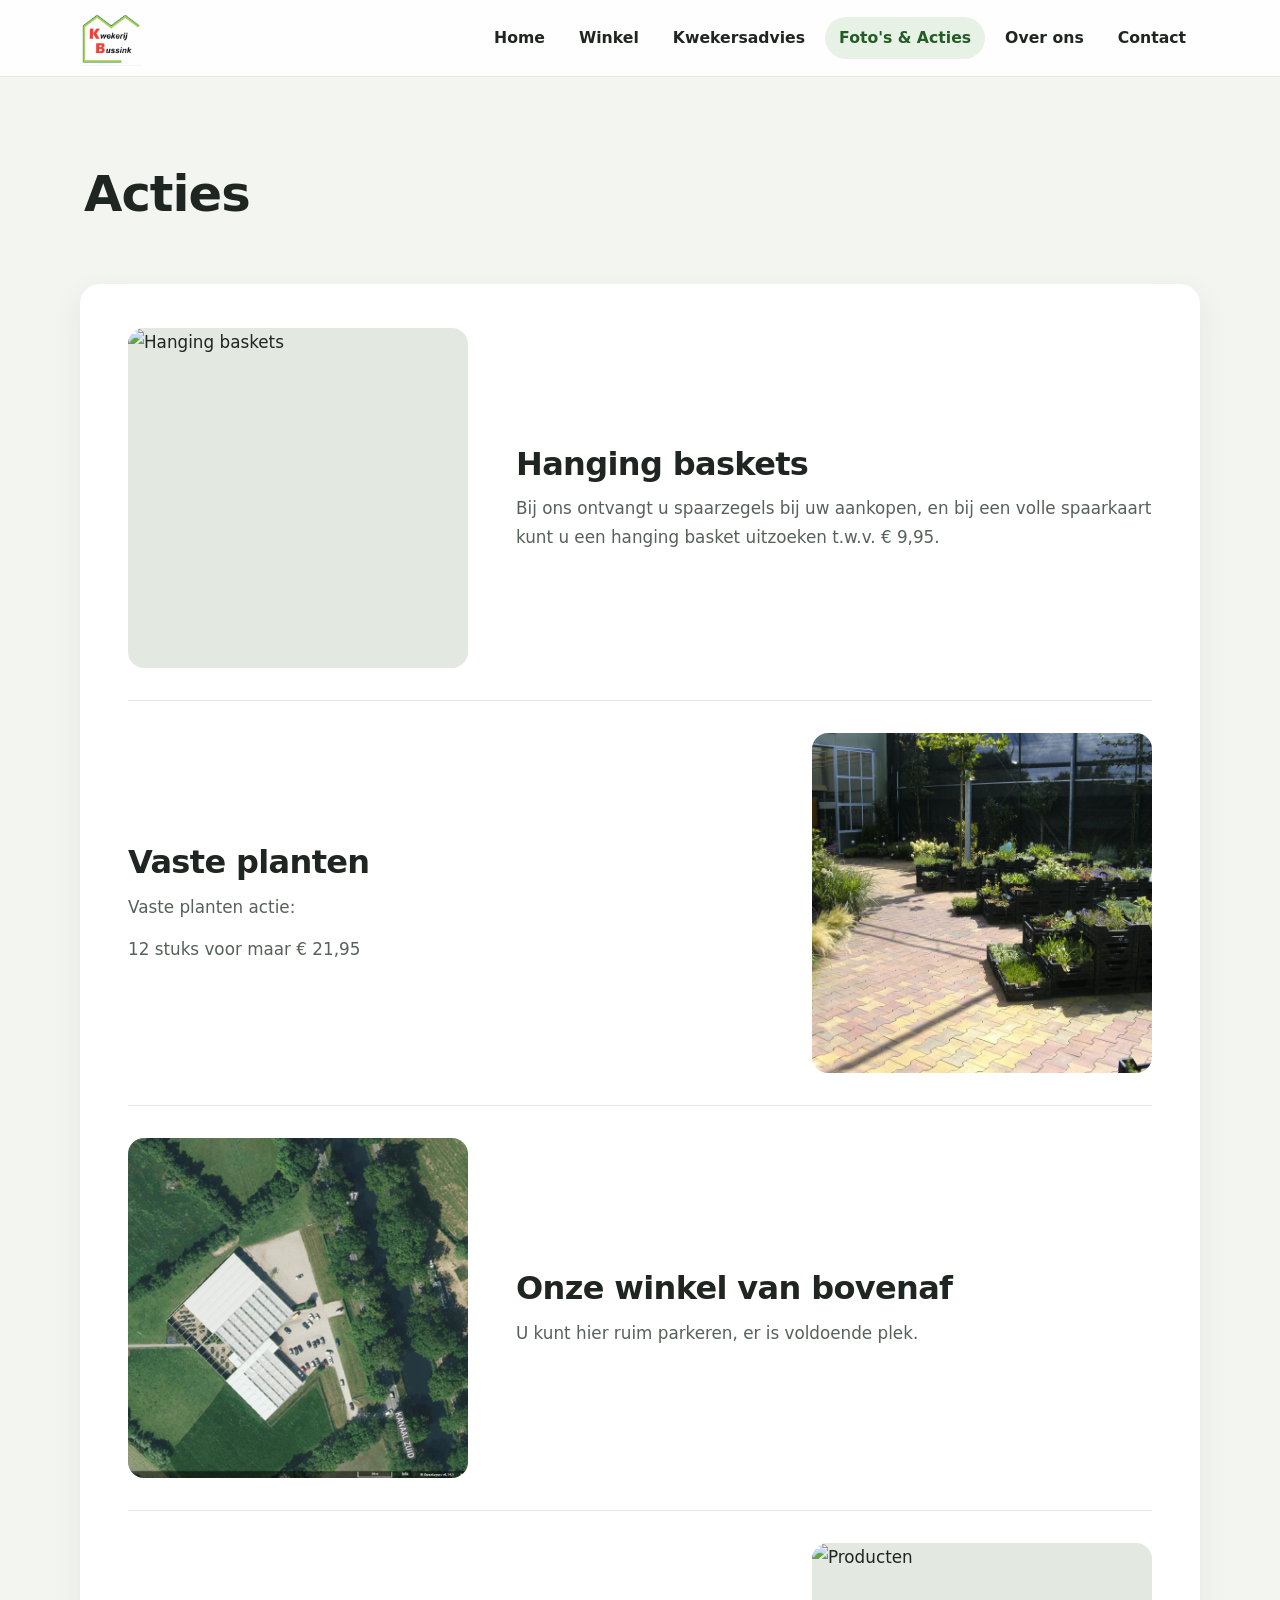
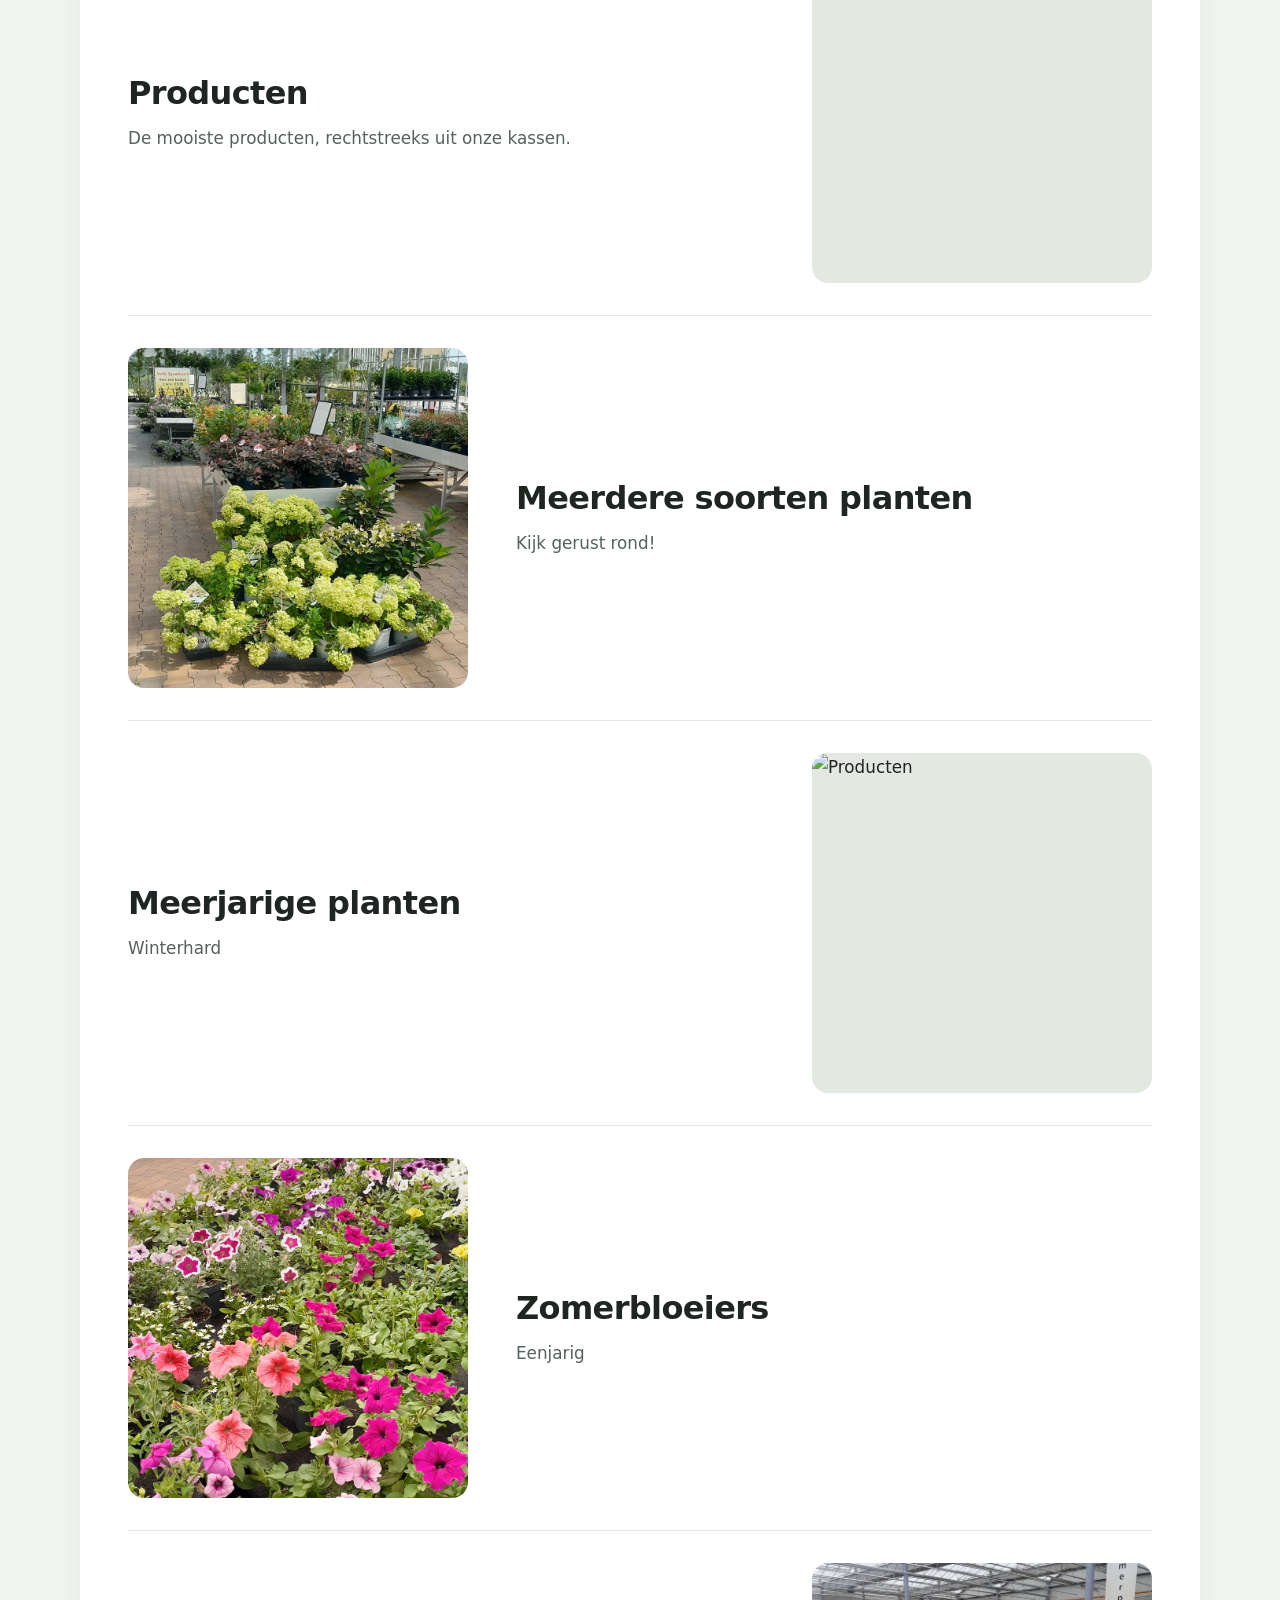
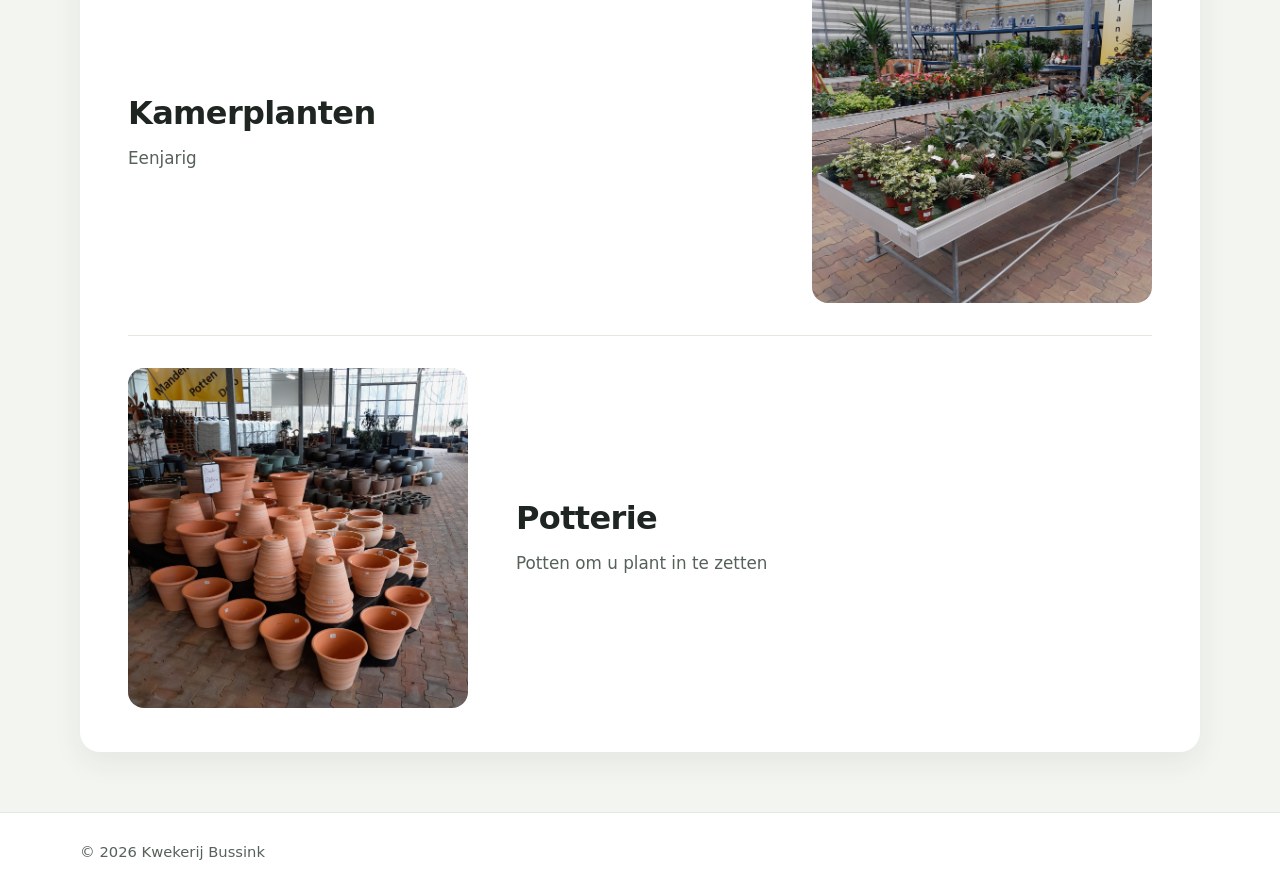
==== acties.html @ 766deff2 "Update acties.html" ====
<!DOCTYPE html>
<html lang="nl">

<head>
    <meta charset="UTF-8">
    <meta name="viewport" content="width=device-width, initial-scale=1.0">
    <title>Foto's & Acties – Kwekerij Bussink</title>
    <meta name="description" content="Actuele acties en spaaracties van Kwekerij Bussink.">
    <link rel="icon" href="images/favicon.ico">
    <link rel="stylesheet" href="css/normalize.css">
    <link rel="stylesheet" href="css/style.css">
</head>

<body>

    <!-- MENU: staat op elke pagina; pas je hier iets aan, doe het dan op alle pagina's -->
    <header class="site-header">
        <div class="container nav-wrap">
            <a href="index.html" class="logo"><img src="images/logokb.png" alt="Kwekerij Bussink"></a>
            <button class="nav-toggle" type="button" aria-label="Menu openen"
                aria-expanded="false"><span></span></button>
            <nav class="site-nav" aria-label="Hoofdmenu">
                <ul>
                    <li><a href="index.html">Home</a></li>
                    <li><a href="winkel.html">Winkel</a></li>
                    <li><a href="kwekersadvies.html">Kwekersadvies</a></li>
                    <li><a href="acties.html" aria-current="page">Foto's & Acties</a></li>
                    <li><a href="overons.html">Over ons</a></li>
                    <li><a href="contact.html">Contact</a></li>
                </ul>
            </nav>
        </div>
    </header>

    <main>
        <div class="container">

            <div class="page-head">
                <h1 data-key="acties.titel" data-label="Paginatitel">Acties</h1>
            </div>

            <section class="card rijen" data-section="Acties">
                <div data-list="acties.items" data-label="Acties" data-item-label="Actie">
                    <article class="rij" data-item>
                        <div class="rij-foto"><img data-field="foto" data-label="Foto" src="images/20260417_101448.jpg"
                                alt="Hanging baskets" loading="lazy"></div>
                        <div>
                            <h2 data-field="titel" data-label="Titel">Hanging baskets</h2>
                            <div data-field="tekst" data-label="Tekst (lege regel = nieuwe alinea)"
                                data-type="paragraphs">
                                <p>Bij ons ontvangt u spaarzegels bij uw aankopen, en bij een volle spaarkaart kunt u een hanging basket uitzoeken t.w.v. € 9,95.</p>
                            </div>
                        </div>
                    </article>
                    <article class="rij" data-item>
                        <div class="rij-foto"><img data-field="foto" data-label="Foto" src="images/45.JPG"
                                alt="Onze winkel van bovenaf" loading="lazy"></div>
                        <div>
                            <h2 data-field="titel" data-label="Titel">Vaste planten</h2>
                            <div data-field="tekst" data-label="Tekst (lege regel = nieuwe alinea)"
                                data-type="paragraphs">
                                <p>Vaste planten actie:</p>
                                <p>12 stuks voor maar € 21,95</p>
                            </div>
                        </div>
                    </article>
                    <article class="rij" data-item>
                        <div class="rij-foto"><img data-field="foto" data-label="Foto" src="images/14.png"
                                alt="Vaste planten" loading="lazy"></div>
                        <div>
                            <h2 data-field="titel" data-label="Titel">Onze winkel van bovenaf</h2>
                            <div data-field="tekst" data-label="Tekst (lege regel = nieuwe alinea)"
                                data-type="paragraphs">
                                <p>U kunt hier ruim parkeren, er is voldoende plek.</p>
                            </div>
                        </div>
                    </article>
                    <article class="rij" data-item>
                        <div class="rij-foto"><img data-field="foto" data-label="Foto" src="images/49.jpg"
                                alt="Producten" loading="lazy"></div>
                        <div>
                            <h2 data-field="titel" data-label="Titel">Producten</h2>
                            <div data-field="tekst" data-label="Tekst (lege regel = nieuwe alinea)"
                                data-type="paragraphs">
                                <p>De mooiste producten, rechtstreeks uit onze kassen.</p>
                            </div>
                        </div>
                    </article>
                    <article class="rij" data-item>
                        <div class="rij-foto"><img data-field="foto" data-label="Foto" src="images/52.jpg"
                                alt="Producten" loading="lazy"></div>
                        <div>
                            <h2 data-field="titel" data-label="Titel">Meerdere soorten planten</h2>
                            <div data-field="tekst" data-label="Tekst (lege regel = nieuwe alinea)"
                                data-type="paragraphs">
                                <p>Kijk gerust rond!</p>
                            </div>
                        </div>
                    </article>
                    <article class="rij" data-item>
                        <div class="rij-foto"><img data-field="foto" data-label="Foto" src="images/20260816_131821.jpg"
                                alt="Producten" loading="lazy"></div>
                        <div>
                            <h2 data-field="titel" data-label="Titel">Meerjarige planten</h2>
                            <div data-field="tekst" data-label="Tekst (lege regel = nieuwe alinea)"
                                data-type="paragraphs">
                                <p>Winterhard</p>
                            </div>
                        </div>
                    </article>
                    <article class="rij" data-item>
                        <div class="rij-foto"><img data-field="foto" data-label="Foto" src="images/20260730_125837.jpg"
                                alt="Producten" loading="lazy"></div>
                        <div>
                            <h2 data-field="titel" data-label="Titel">Zomerbloeiers</h2>
                            <div data-field="tekst" data-label="Tekst (lege regel = nieuwe alinea)"
                                data-type="paragraphs">
                                <p>Eenjarig</p>
                            </div>
                        </div>
                    </article>
                       <article class="rij" data-item>
                        <div class="rij-foto"><img data-field="foto" data-label="Foto" src="images/60.jpg"
                                alt="Producten" loading="lazy"></div>
                        <div>
                            <h2 data-field="titel" data-label="Titel">Kamerplanten</h2>
                            <div data-field="tekst" data-label="Tekst (lege regel = nieuwe alinea)"
                                data-type="paragraphs">
                                <p>Eenjarig</p>
                            </div>
                        </div>
                    </article>
                    </article>
                       <article class="rij" data-item>
                        <div class="rij-foto"><img data-field="foto" data-label="Foto" src="images/61.jpg"
                                alt="Producten" loading="lazy"></div>
                        <div>
                            <h2 data-field="titel" data-label="Titel">Potterie</h2>
                            <div data-field="tekst" data-label="Tekst (lege regel = nieuwe alinea)"
                                data-type="paragraphs">
                                <p>Potten om u plant in te zetten</p>
                            </div>
                        </div>
                    </article>
                </div>
            </section>
        </div>
    </main>

    <footer class="site-footer">
        <div class="container footer-content">
            <p>© <span data-year>2026</span> Kwekerij Bussink</p>
        </div>
    </footer>

    <script src="site.js"></script>
</body>

</html>
---- css/style.css ----
/* 1. INSTELLINGEN
   -------------------------------------------------------------------------- */
:root {
    /* Kleuren (groen komt uit het logo) */
    --groen:          #2f7a32;   /* knoppen, actieve menulink, accenten */
    --groen-donker:   #235c26;   /* knop bij hover */
    --groen-licht:    #e8f1e5;   /* zachte vlakken, icoon-achtergrond */
    --tekst:          #1f2622;   /* koppen en gewone tekst */
    --tekst-zacht:    #56615a;   /* ondertitels, bijtekst */
    --achtergrond:    #f3f5f1;   /* pagina-achtergrond */
    --kaart:          #ffffff;   /* witte vlakken */
    --lijn:           #e3e8e1;   /* dunne scheidingslijntjes */

    /* Vorm */
    --radius:         20px;
    --radius-klein:   12px;
    --schaduw:        0 10px 30px rgba(31, 38, 34, .07);

    /* Lettertype (geen externe download nodig) */
    --font: "Inter", "Segoe UI", system-ui, -apple-system, Roboto, "Helvetica Neue", Arial, sans-serif;

    /* Maten */
    --breedte:        1120px;    /* maximale breedte van de inhoud */
    --ruimte:         28px;      /* afstand tussen blokken */
}


/* 2. BASIS
   -------------------------------------------------------------------------- */
*, *::before, *::after { box-sizing: border-box; margin: 0; padding: 0; }

html { scroll-behavior: smooth; }

body {
    min-height: 100vh;
    display: flex;
    flex-direction: column;
    font-family: var(--font);
    font-size: 1.05rem;
    line-height: 1.7;
    color: var(--tekst);
    background: var(--achtergrond);
    animation: verschijn .35s ease-out;
}

@keyframes verschijn { from { opacity: 0; } to { opacity: 1; } }

img { display: block; max-width: 100%; }

a { color: var(--groen); }
a:hover { color: var(--groen-donker); }

:focus-visible {
    outline: 3px solid var(--groen);
    outline-offset: 3px;
    border-radius: 6px;
}

h1, h2, h3 {
    line-height: 1.15;
    letter-spacing: -0.02em;
    font-weight: 650;
}

h1 { font-size: clamp(2.1rem, 4.6vw, 3.1rem); }
h2 { font-size: clamp(1.5rem, 3vw, 2rem); }
h3 { font-size: 1.2rem; }

.container {
    width: min(92%, var(--breedte));
    margin-inline: auto;
}

main { flex: 1; padding: var(--ruimte) 0 60px; }
main > .container { display: grid; gap: var(--ruimte); }

.sr-only {
    position: absolute; width: 1px; height: 1px; overflow: hidden;
    clip: rect(0 0 0 0); white-space: nowrap;
}


/* 3. KOP EN MENU
   -------------------------------------------------------------------------- */
.site-header {
    position: sticky;
    top: 0;
    z-index: 100;
    /*background: rgba(255, 255, 255, .94);*/
    background: rgba(255, 255, 255, 0.90);
    
    backdrop-filter: blur(8px);
    -webkit-backdrop-filter: blur(8px);
    border-bottom: 1px solid var(--lijn);
}

.nav-wrap {
    display: flex;
    align-items: center;
    justify-content: space-between;
    min-height: 76px;
}

.logo img { height: 56px; width: auto; }

.site-nav ul {
    display: flex;
    gap: 6px;
    list-style: none;
}

.site-nav a {
    display: block;
    padding: 8px 14px;
    border-radius: 999px;
    color: var(--tekst);
    font-weight: 550;
    font-size: .98rem;
    text-decoration: none;
    transition: background .2s, color .2s;
}

.site-nav a:hover { background: var(--groen-licht); color: var(--groen-donker); }
.site-nav a[aria-current="page"] { background: var(--groen-licht); color: var(--groen-donker); }

.nav-toggle {
    display: none;
    width: 44px; height: 44px;
    border: 1px solid var(--lijn);
    border-radius: var(--radius-klein);
    background: var(--kaart);
    cursor: pointer;
}

.nav-toggle span,
.nav-toggle span::before,
.nav-toggle span::after {
    display: block;
    width: 20px; height: 2px;
    margin: auto;
    background: var(--tekst);
    border-radius: 2px;
}
.nav-toggle span { position: relative; }
.nav-toggle span::before, .nav-toggle span::after { content: ""; position: absolute; left: 0; }
.nav-toggle span::before { top: -6px; }
.nav-toggle span::after  { top: 6px; }


/* 4. BLOKKEN (witte kaarten)
   -------------------------------------------------------------------------- */
.card {
    background: var(--kaart);
    border-radius: var(--radius);
    box-shadow: var(--schaduw);
    padding: clamp(24px, 4vw, 48px);
}

.page-head { padding: 28px 4px 0; }
.page-head p { margin-top: 10px; color: var(--tekst-zacht); max-width: 60ch; }

.prose p { max-width: 68ch; }
.prose p + p { margin-top: 1.1em; }
.prose p, .prose li { white-space: pre-line; }
.prose h2 { margin-bottom: 18px; }
.prose a { font-weight: 550; }

/* knoppen */
.actions { display: flex; flex-wrap: wrap; gap: 12px; margin-top: 28px; }

.btn {
    display: inline-block;
    padding: 12px 22px;
    border: 1.5px solid var(--groen);
    border-radius: 999px;
    background: var(--groen);
    color: #fff;
    font: inherit;
    font-weight: 600;
    text-decoration: none;
    cursor: pointer;
    transition: background .2s, border-color .2s;
}
.btn:hover { background: var(--groen-donker); border-color: var(--groen-donker); color: #fff; }
.btn-ghost { background: transparent; color: var(--groen-donker); }
.btn-ghost:hover { background: var(--groen-licht); color: var(--groen-donker); }


/* 5. HOME
   -------------------------------------------------------------------------- */
.hero {
    display: grid;
    grid-template-columns: 1.1fr 1fr;
    gap: clamp(24px, 5vw, 56px);
    align-items: center;
}

.hero h1 { margin-bottom: 18px; }
.hero p  { color: var(--tekst-zacht); font-size: 1.15rem; max-width: 46ch; }

.hero-photo { border-radius: 16px; overflow: hidden; aspect-ratio: 4 / 3; background: var(--lijn); }
.hero-photo img { width: 100%; height: 100%; object-fit: cover; }

.features { display: grid; grid-template-columns: repeat(3, 1fr); gap: 32px; text-align: center; }
.feature svg {
    width: 56px; height: 56px; padding: 14px;
    margin: 0 auto 16px;
    border-radius: 50%;
    background: var(--groen-licht);
    color: var(--groen-donker);
    fill: none; stroke: currentColor; stroke-width: 1.7;
    stroke-linecap: round; stroke-linejoin: round;
}
.feature h2 { font-size: 1.2rem; margin-bottom: 8px; }
.feature p  { color: var(--tekst-zacht); font-size: .98rem; line-height: 1.6; }

.split {
    display: grid;
    grid-template-columns: 1.15fr 1fr;
    gap: clamp(24px, 5vw, 56px);
    align-items: center;
}
.collage { display: grid; grid-template-columns: 1fr 1fr; gap: 14px; }
.collage img { width: 100%; aspect-ratio: 3 / 4; object-fit: cover; border-radius: 14px; background: var(--lijn); }
.collage img:last-child { margin-top: 36px; }


/* 6. RIJEN MET FOTO + TEKST (acties, kwekersadvies)
   -------------------------------------------------------------------------- */
.rijen { padding-block: 12px; }

.rij {
    display: grid;
    grid-template-columns: 340px 1fr;
    gap: clamp(20px, 4vw, 48px);
    align-items: center;
    padding: 32px 0;
}
.rij + .rij { border-top: 1px solid var(--lijn); }
.rij:nth-child(even) { grid-template-columns: 1fr 340px; }
.rij:nth-child(even) .rij-foto { order: 2; }

.rij-foto { border-radius: 16px; overflow: hidden; aspect-ratio: 1; background: var(--lijn); }
.rij-foto img { width: 100%; height: 100%; object-fit: cover; }

.rij h2 { margin-bottom: 12px; }
.rij p { color: var(--tekst-zacht); max-width: 60ch; white-space: pre-line; }
.rij p + p { margin-top: .8em; }


/* 7. WINKEL
   -------------------------------------------------------------------------- */
.banner { border-radius: var(--radius); overflow: hidden; height: clamp(220px, 34vw, 380px); background: var(--lijn); box-shadow: var(--schaduw); }
.banner img { width: 100%; height: 100%; object-fit: cover; }

.checklist {
    list-style: none;
    columns: 2;
    column-gap: 40px;
    margin: 20px 0 28px;
}
.checklist li {
    position: relative;
    padding: 6px 0 6px 32px;
    break-inside: avoid;
}
.checklist li::before {
    content: "";
    position: absolute;
    left: 4px; top: 13px;
    width: 12px; height: 7px;
    border-left: 2.5px solid var(--groen);
    border-bottom: 2.5px solid var(--groen);
    transform: rotate(-45deg);
}

/* schuifbalk met foto's */
.slider { position: relative; border-radius: var(--radius); overflow: hidden; box-shadow: var(--schaduw); background: #222; }

.slider-track {
    display: flex;
    overflow-x: auto;
    scroll-snap-type: x mandatory;
    scroll-behavior: smooth;
    scrollbar-width: none;
}
.slider-track::-webkit-scrollbar { display: none; }

.slide { position: relative; flex: 0 0 33.333%; height: 340px; scroll-snap-align: start; }
.slide img { width: 100%; height: 100%; object-fit: cover; }

.slider-arrow {
    position: absolute; top: 50%; z-index: 5;
    width: 46px; height: 46px;
    transform: translateY(-50%);
    border: 0; border-radius: 50%;
    background: rgba(255, 255, 255, .92);
    color: var(--tekst);
    font-size: 1.6rem; line-height: 1;
    cursor: pointer;
    box-shadow: 0 4px 14px rgba(0, 0, 0, .2);
}
.slider-arrow:hover { background: #fff; }
.slider-arrow.left  { left: 14px; }
.slider-arrow.right { right: 14px; }

/* bijschrift onderop foto (staat altijd zichtbaar, ook op telefoon) */
.caption {
    position: absolute; inset: auto 0 0 0;
    padding: 56px 22px 20px;
    color: #fff;
    background: linear-gradient(to top, rgba(0, 0, 0, .68), rgba(0, 0, 0, 0));
}
.caption h3 { font-size: 1.15rem; }
.caption p  { font-size: .92rem; line-height: 1.45; opacity: .92; }


/* 8. GALERIJ (kwekersadvies)
   -------------------------------------------------------------------------- */
.galerij-kop { text-align: center; margin-inline: auto; }
.galerij-kop p { margin: 10px auto 0; color: var(--tekst-zacht); max-width: 60ch; }

.galerij { display: grid; grid-template-columns: repeat(3, 1fr); gap: 14px; margin-top: 32px; }
.galerij-item { position: relative; aspect-ratio: 4 / 3; border-radius: 14px; overflow: hidden; background: var(--lijn); }
.galerij-item img { width: 100%; height: 100%; object-fit: cover; }
.galerij-item .caption p { white-space: pre-line; }


/* 9. CONTACT
   -------------------------------------------------------------------------- */
.contact-grid { display: grid; grid-template-columns: 1.2fr 1fr; gap: var(--ruimte); align-items: start; }

.uren { list-style: none; }
.uren li { padding: 9px 0; border-bottom: 1px solid var(--lijn); }
.uren li:last-child { border-bottom: 0; }

.kaart-embed {
    margin-top: 20px;
    aspect-ratio: 16 / 9;
    border-radius: 16px;
    overflow: hidden;
    background: var(--lijn);
}
.kaart-embed iframe { width: 100%; height: 100%; border: 0; }

.contact-form { display: grid; gap: 8px; max-width: 640px; margin-top: 20px; }
.contact-form label { font-weight: 600; margin-top: 8px; }
.contact-form input,
.contact-form textarea {
    width: 100%;
    padding: 13px 15px;
    border: 1.5px solid var(--lijn);
    border-radius: var(--radius-klein);
    background: #fbfcfb;
    font: inherit;
    color: var(--tekst);
}
.contact-form input:focus,
.contact-form textarea:focus { outline: none; border-color: var(--groen); box-shadow: 0 0 0 3px rgba(47, 122, 50, .18); }
.contact-form .btn { justify-self: start; margin-top: 14px; }
.honeypot { position: absolute; left: -9999px; }

.form-message {
    padding: 14px 18px;
    margin-top: 16px;
    border-radius: var(--radius-klein);
    background: var(--groen-licht);
    color: var(--groen-donker);
    font-weight: 600;
}


/* 10. VOET
   -------------------------------------------------------------------------- */
.site-footer {
    background: var(--kaart);
    border-top: 1px solid var(--lijn);
    padding: 26px 0;
    font-size: .92rem;
    color: var(--tekst-zacht);
}
.footer-content { display: flex; justify-content: space-between; gap: 12px; flex-wrap: wrap; }
.site-footer a { color: var(--tekst-zacht); }


/* 11. MOBIEL
   -------------------------------------------------------------------------- */
@media (max-width: 900px) {
    .hero, .split, .contact-grid { grid-template-columns: 1fr; }
    .hero-photo { order: -1; }
    .features { grid-template-columns: 1fr; gap: 28px; }
    .rij, .rij:nth-child(even) { grid-template-columns: 1fr; }
    .rij:nth-child(even) .rij-foto { order: 0; }
    .rij-foto { aspect-ratio: 16 / 10; }
    .galerij { grid-template-columns: repeat(2, 1fr); }
    .slide { flex-basis: 50%; }

    /* menu klapt open met de knop */
    .nav-toggle { display: block; }
    .site-nav {
        display: none;
        position: absolute;
        top: 100%; left: 0; right: 0;
        background: var(--kaart);
        border-bottom: 1px solid var(--lijn);
        padding: 8px 4%;
        box-shadow: var(--schaduw);
    }
    .site-header.is-open .site-nav { display: block; }
    .site-nav ul { flex-direction: column; gap: 2px; }
    .site-nav a { padding: 12px 14px; border-radius: var(--radius-klein); }
}

@media (max-width: 560px) {
    .checklist { columns: 1; }
    .galerij { grid-template-columns: 1fr; }
    .slide { flex-basis: 100%; height: 300px; }
    .collage img:last-child { margin-top: 20px; }
}

@media (prefers-reduced-motion: reduce) {
    html { scroll-behavior: auto; }
    body { animation: none; }
    .slider-track { scroll-behavior: auto; }
}
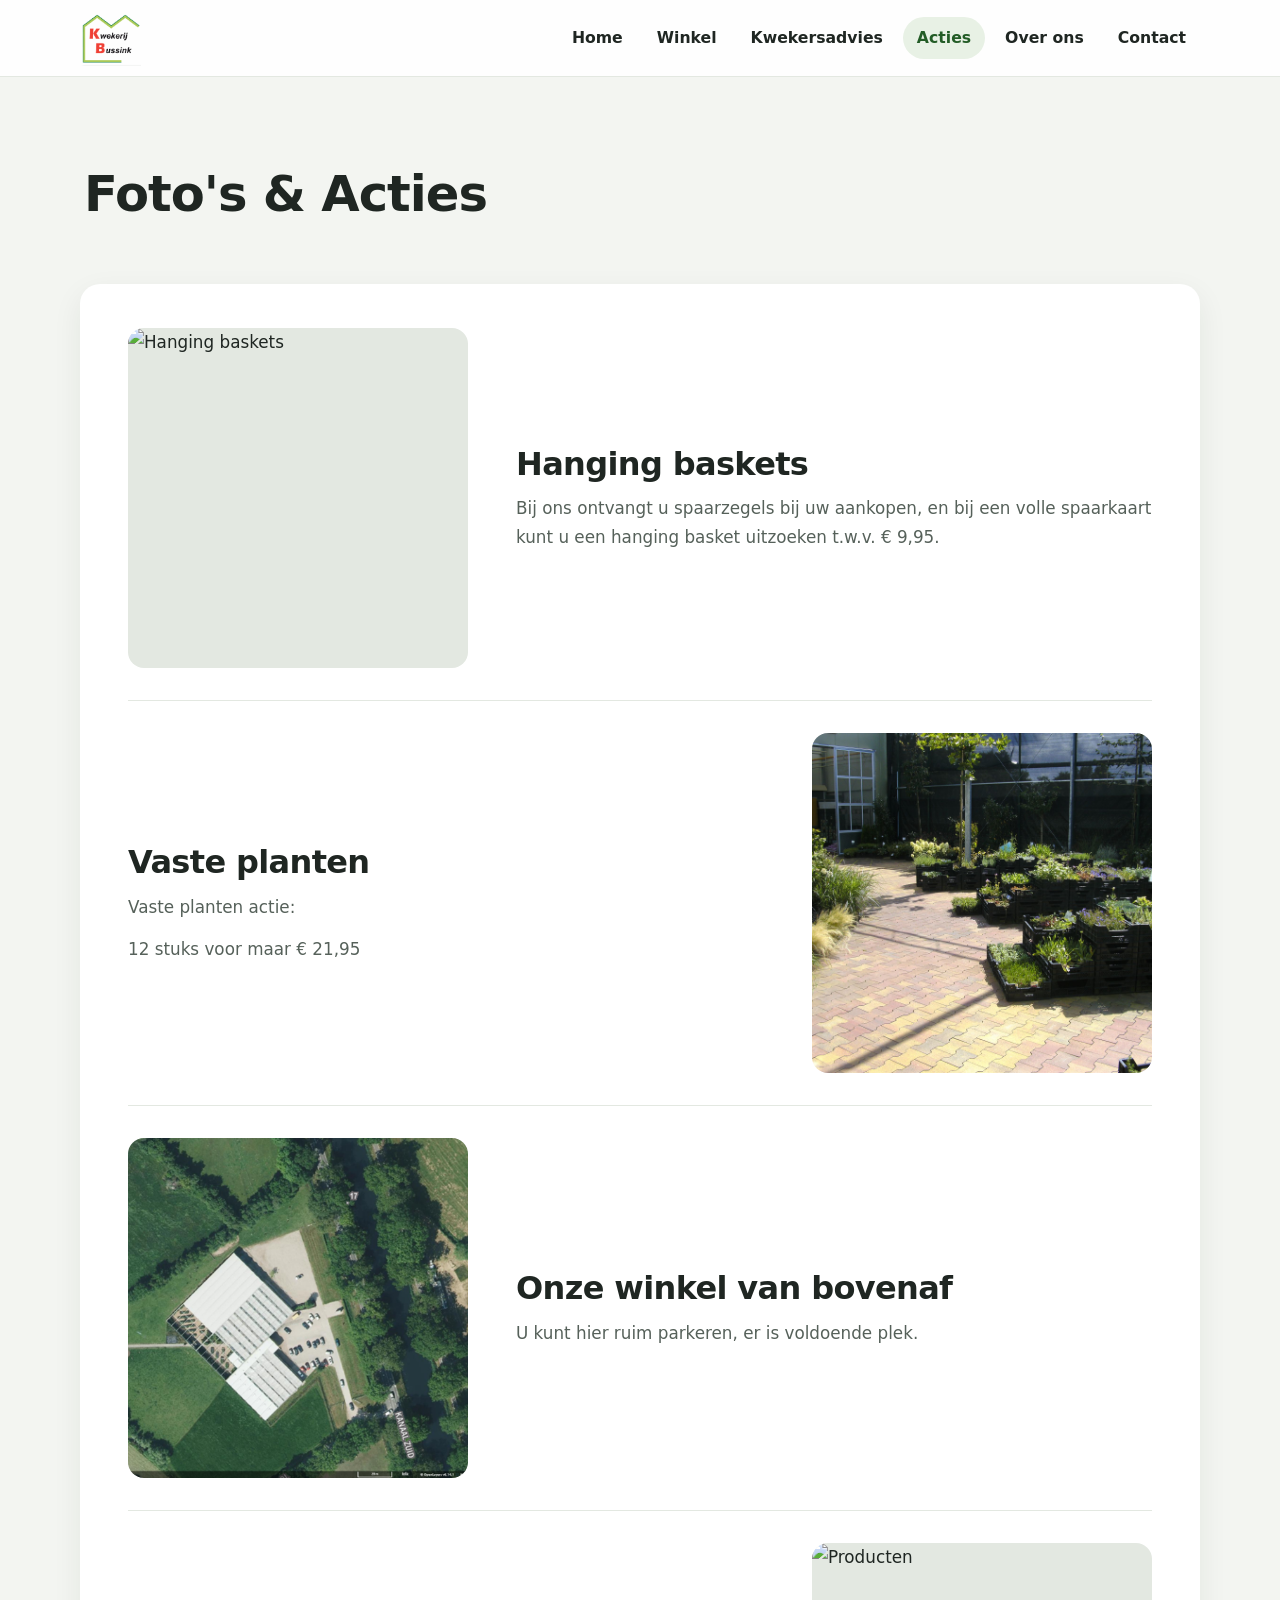
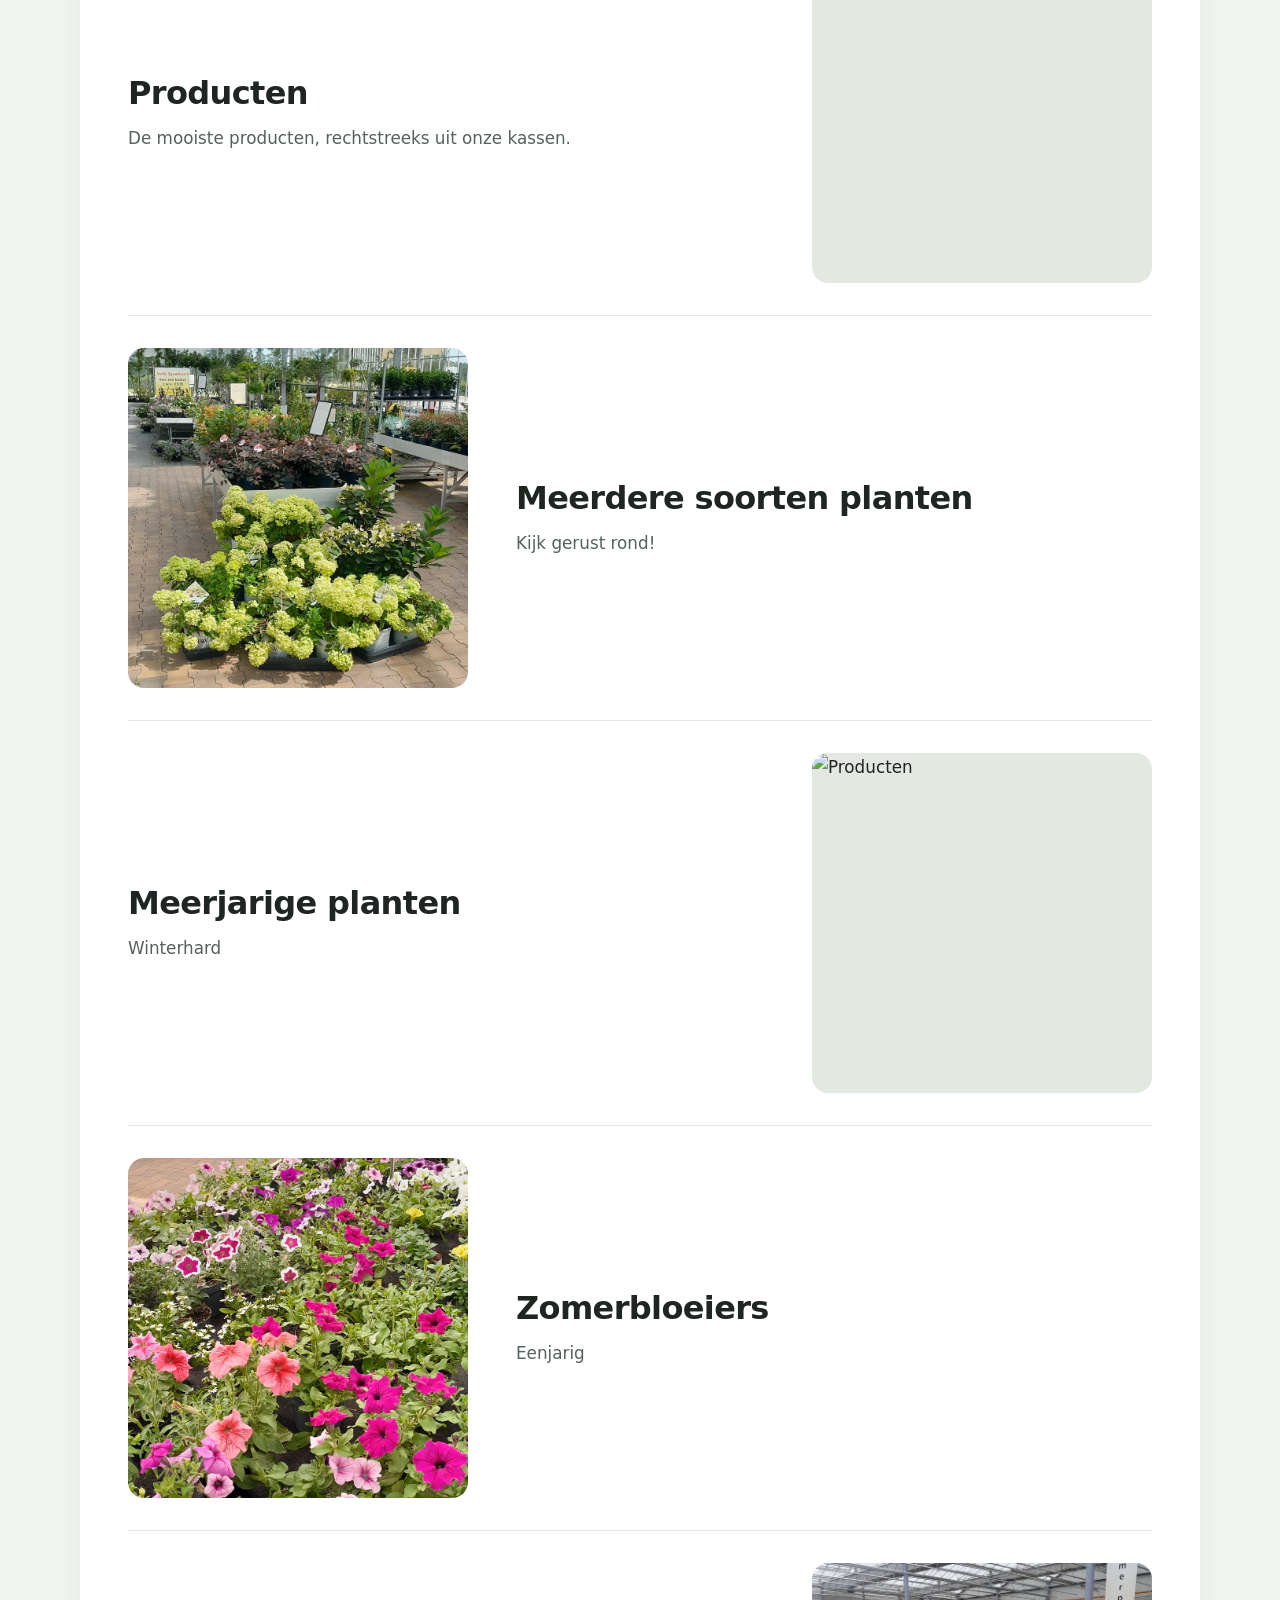
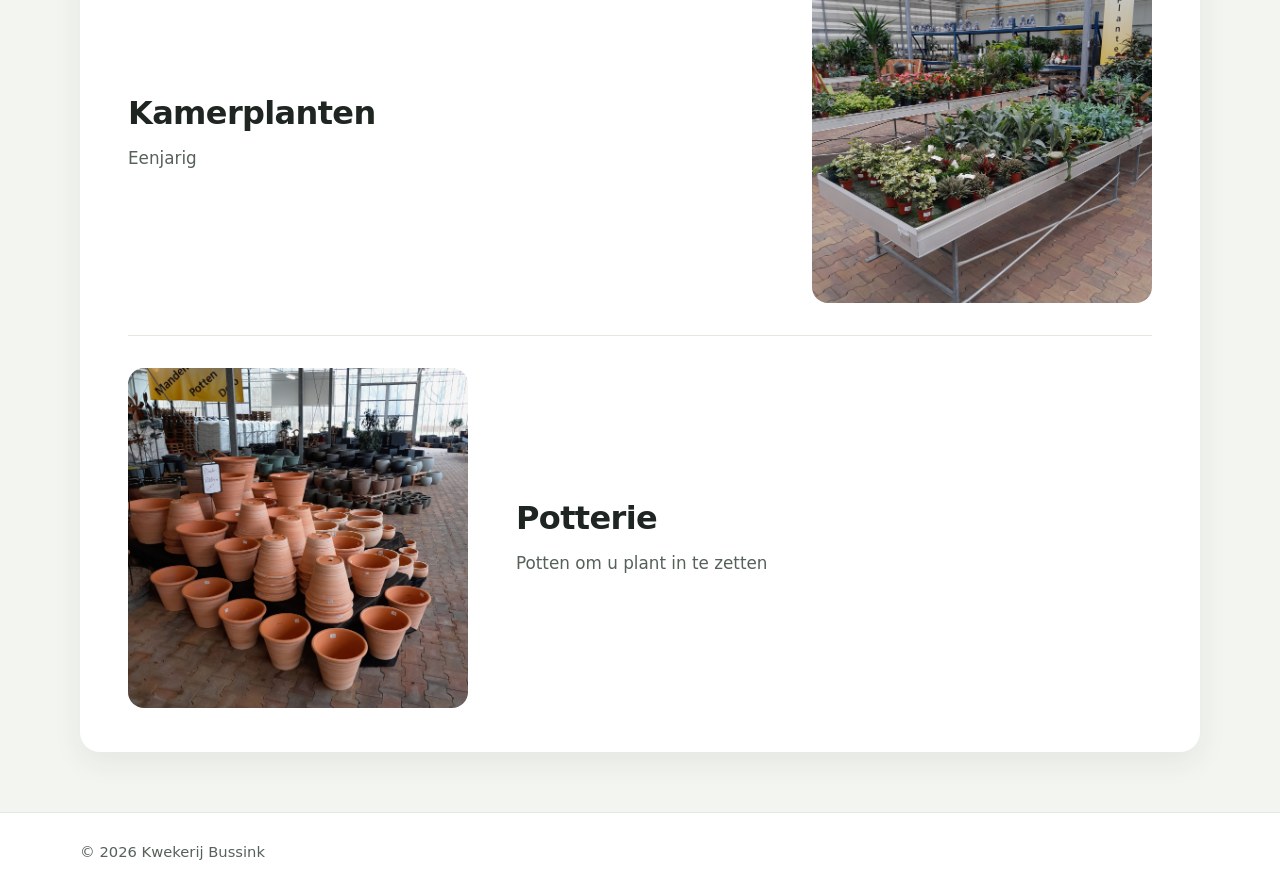
==== commit 0f9967b9: "Update acties.html" ====
--- a/acties.html
+++ b/acties.html
@@ -24,7 +24,7 @@
                     <li><a href="index.html">Home</a></li>
                     <li><a href="winkel.html">Winkel</a></li>
                     <li><a href="kwekersadvies.html">Kwekersadvies</a></li>
-                    <li><a href="acties.html" aria-current="page">Foto's & Acties</a></li>
+                    <li><a href="acties.html" aria-current="page">Acties</a></li>
                     <li><a href="overons.html">Over ons</a></li>
                     <li><a href="contact.html">Contact</a></li>
                 </ul>
@@ -36,7 +36,7 @@
         <div class="container">
 
             <div class="page-head">
-                <h1 data-key="acties.titel" data-label="Paginatitel">Acties</h1>
+                <h1 data-key="acties.titel" data-label="Paginatitel">Foto's & Acties</h1>
             </div>
 
             <section class="card rijen" data-section="Acties">
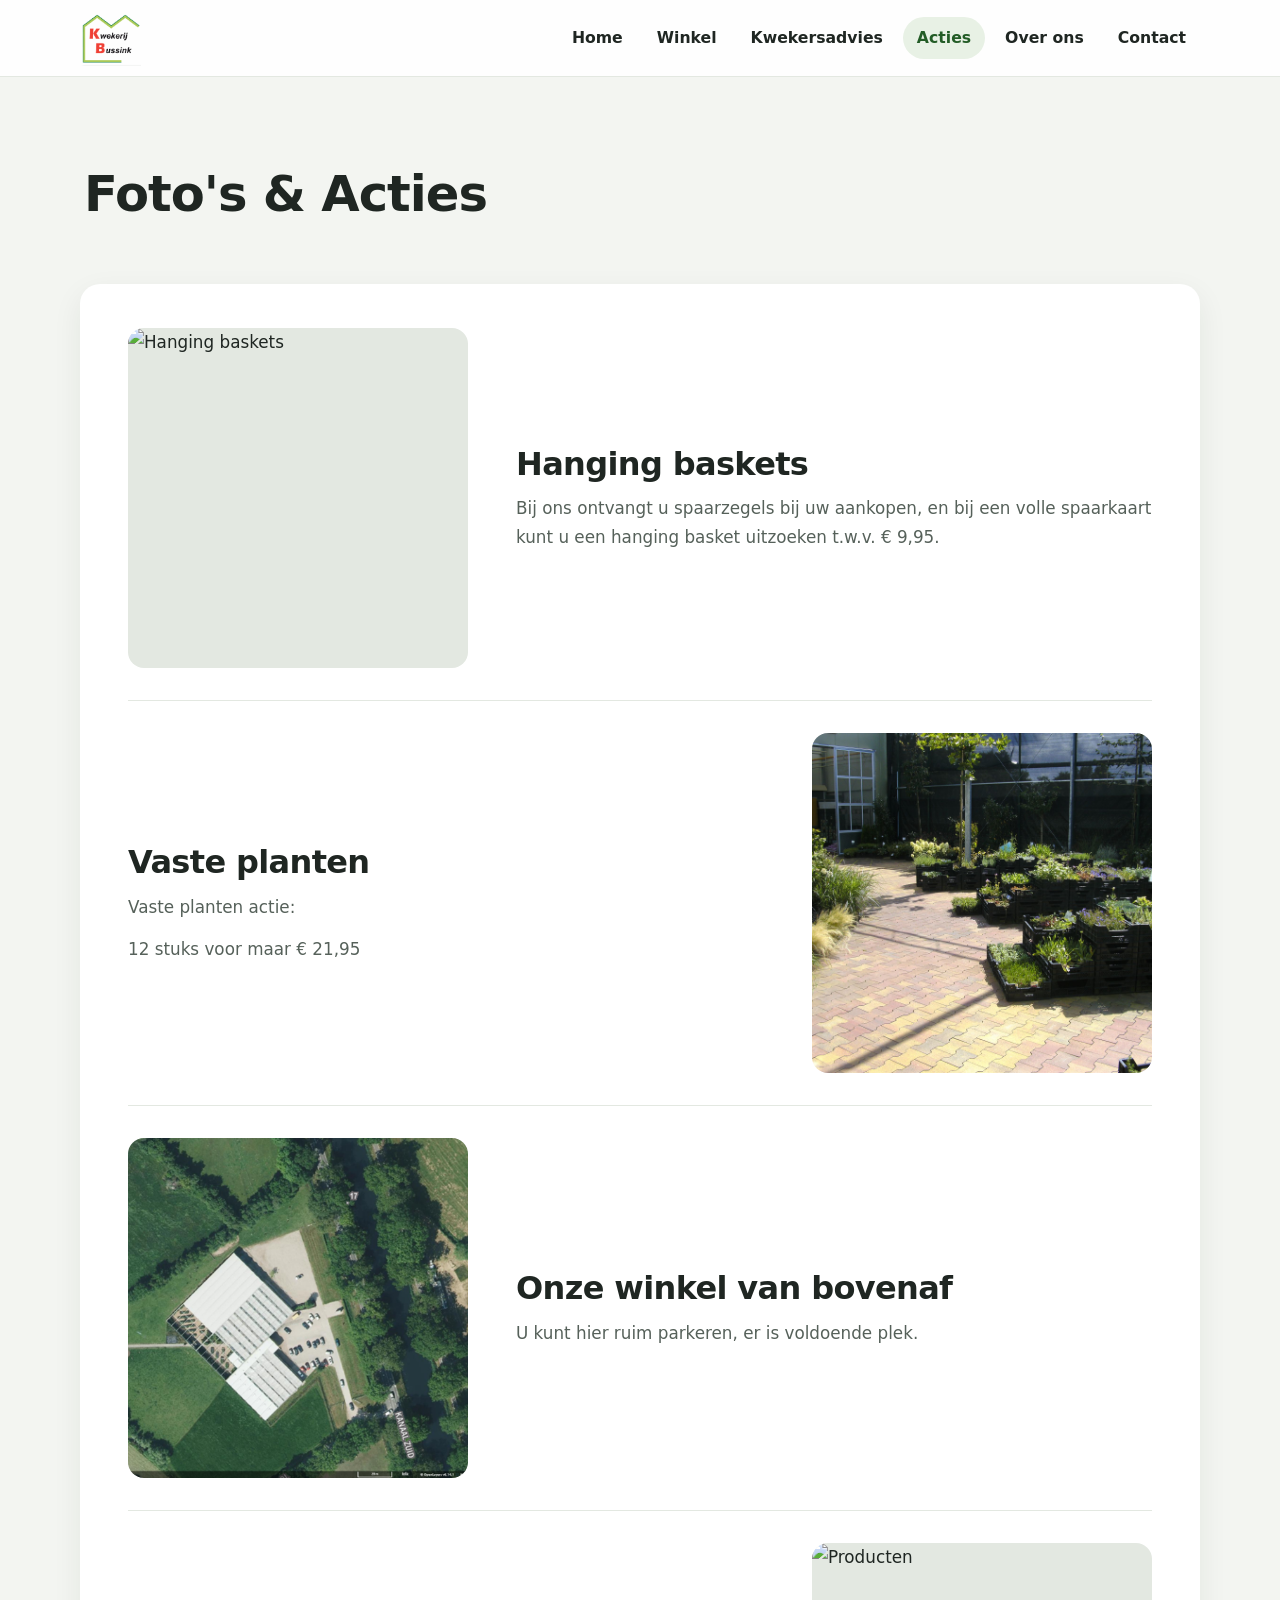
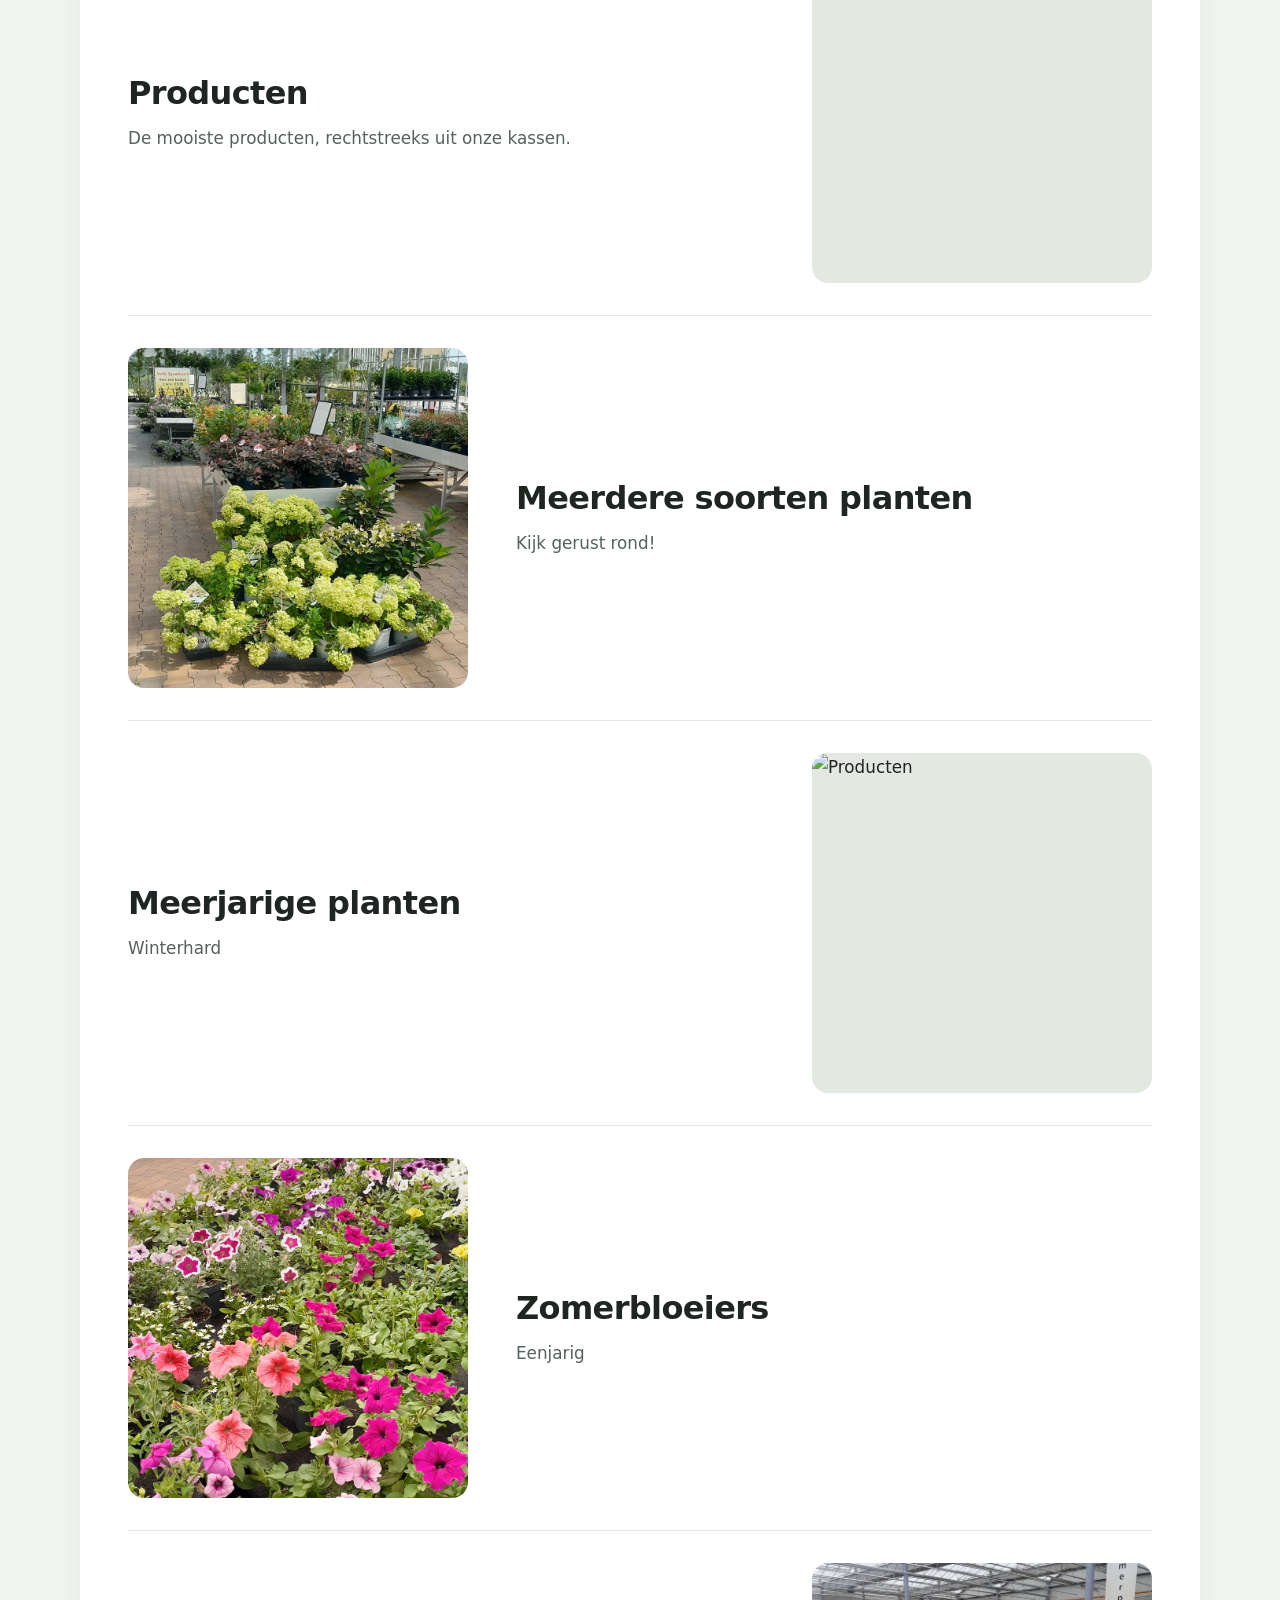
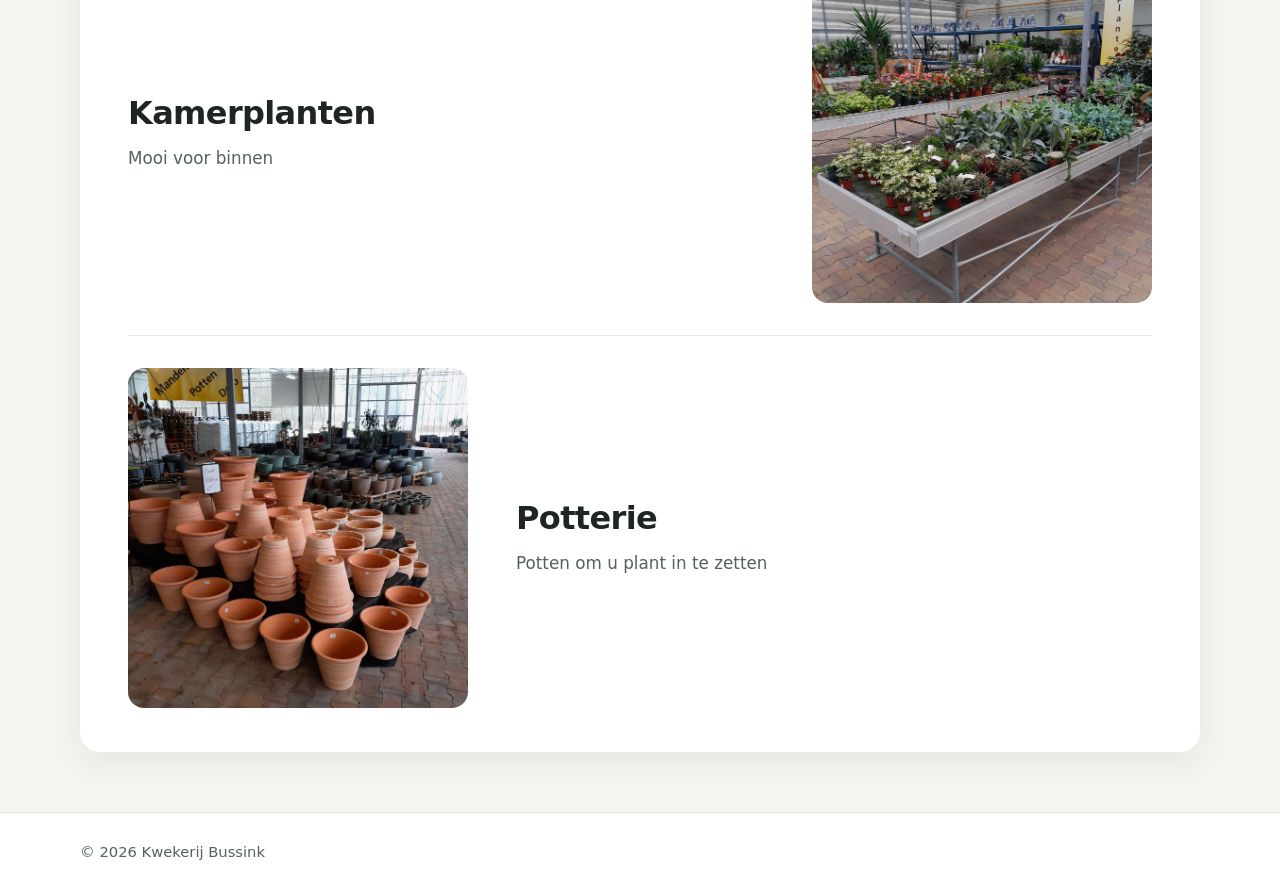
==== commit c98a51f0: "Update acties.html" ====
--- a/acties.html
+++ b/acties.html
@@ -126,7 +126,7 @@
                             <h2 data-field="titel" data-label="Titel">Kamerplanten</h2>
                             <div data-field="tekst" data-label="Tekst (lege regel = nieuwe alinea)"
                                 data-type="paragraphs">
-                                <p>Eenjarig</p>
+                                <p>Mooi voor binnen</p>
                             </div>
                         </div>
                     </article>
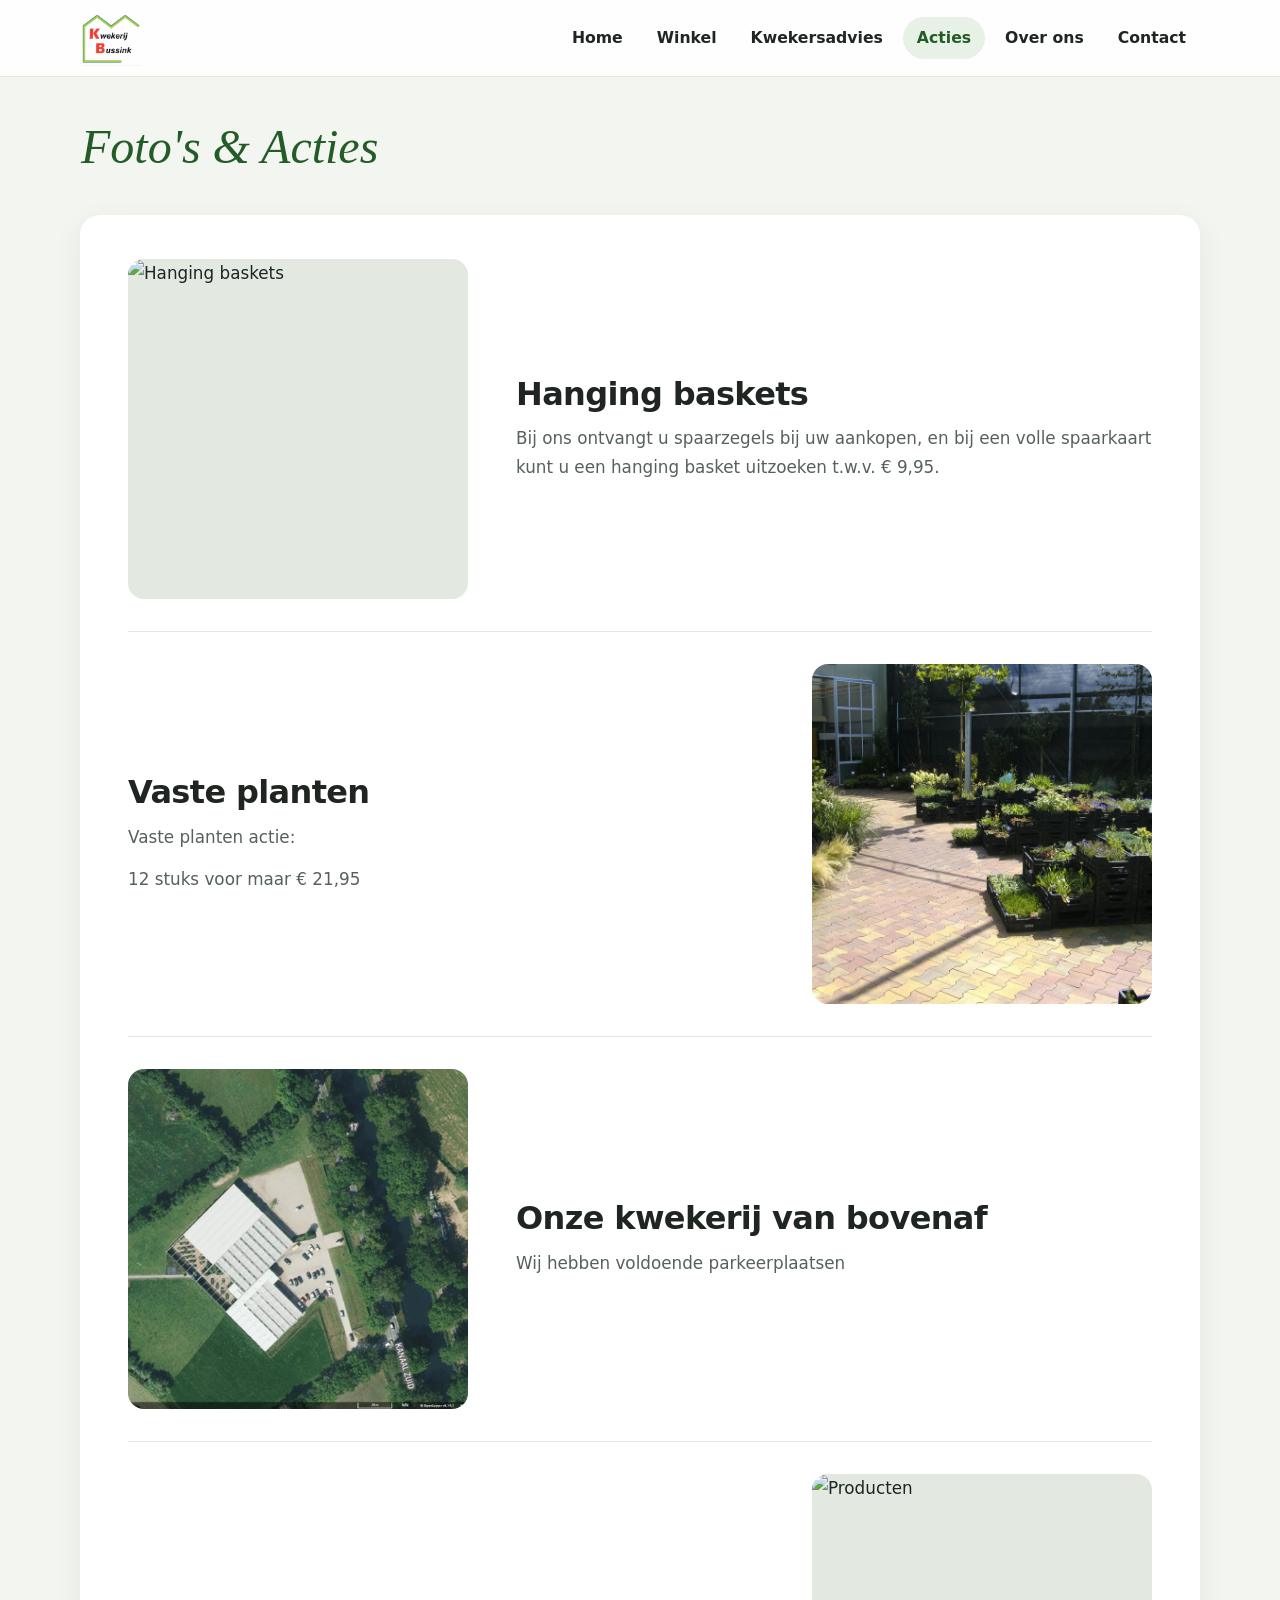
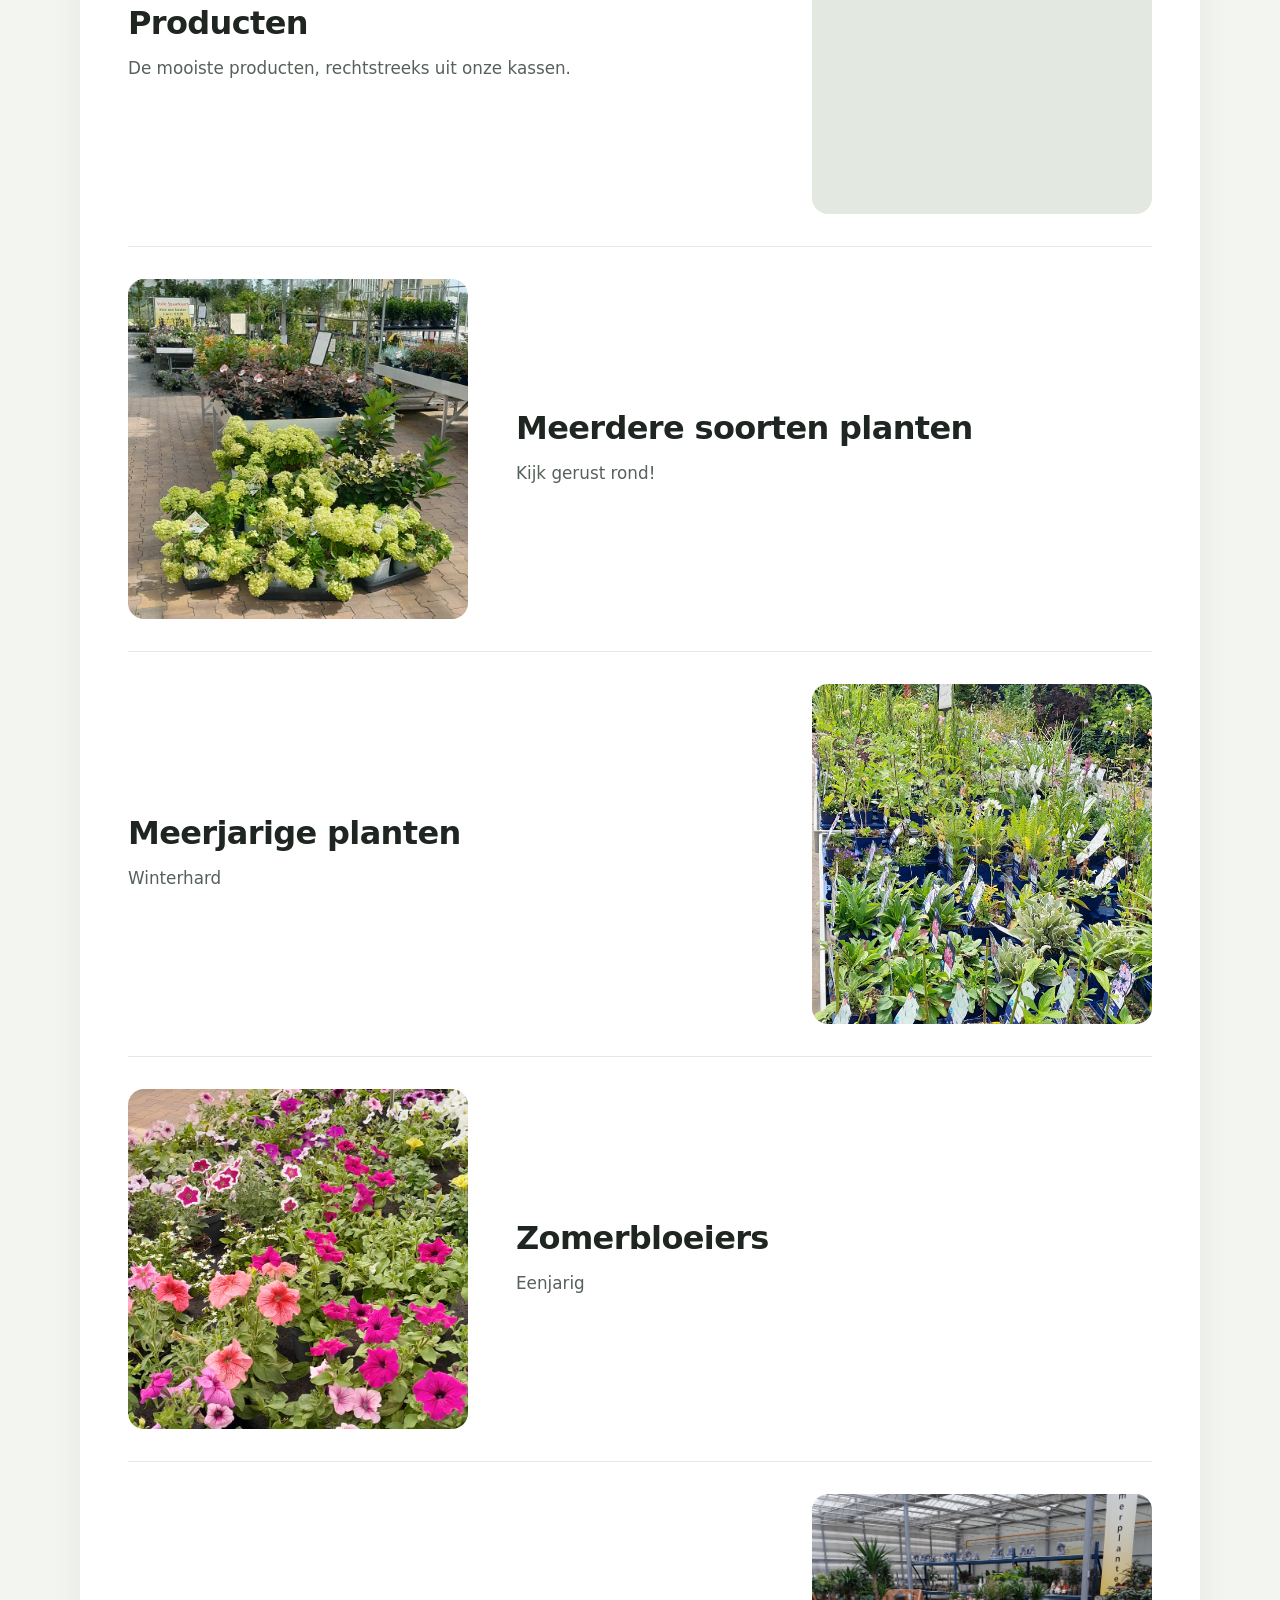
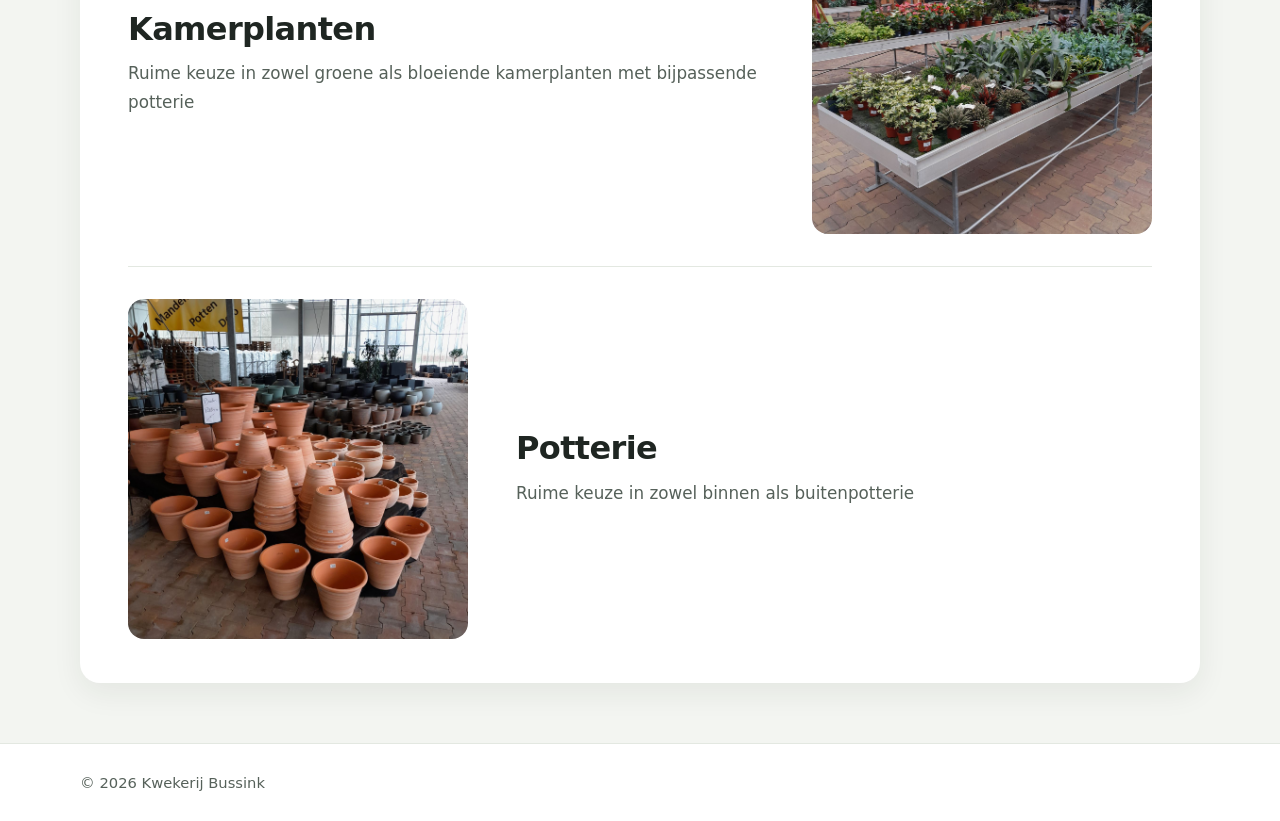
==== commit 9f8b41d9: "update titel tekst" ====
--- a/acties.html
+++ b/acties.html
@@ -16,17 +16,17 @@
     <!-- MENU: staat op elke pagina; pas je hier iets aan, doe het dan op alle pagina's -->
     <header class="site-header">
         <div class="container nav-wrap">
-            <a href="index.html" class="logo"><img src="images/logokb.png" alt="Kwekerij Bussink"></a>
+            <a href="./" class="logo"><img src="images/logokb.png" alt="Kwekerij Bussink"></a>
             <button class="nav-toggle" type="button" aria-label="Menu openen"
                 aria-expanded="false"><span></span></button>
             <nav class="site-nav" aria-label="Hoofdmenu">
                 <ul>
-                    <li><a href="index.html">Home</a></li>
-                    <li><a href="winkel.html">Winkel</a></li>
-                    <li><a href="kwekersadvies.html">Kwekersadvies</a></li>
-                    <li><a href="acties.html" aria-current="page">Acties</a></li>
-                    <li><a href="overons.html">Over ons</a></li>
-                    <li><a href="contact.html">Contact</a></li>
+                    <li><a href="./">Home</a></li>
+                    <li><a href="winkel">Winkel</a></li>
+                    <li><a href="kwekersadvies">Kwekersadvies</a></li>
+                    <li><a href="acties" aria-current="page">Acties</a></li>
+                    <li><a href="overons">Over ons</a></li>
+                    <li><a href="contact">Contact</a></li>
                 </ul>
             </nav>
         </div>
@@ -34,9 +34,11 @@
 
     <main>
         <div class="container">
-
+            <!-- <div class="page-head">
+                <h1 data-key="acties.titel" data-label="Paginatitel">Foto's & Acties</h1>
+            </div> -->
             <div class="page-head">
-                <h1 data-key="acties.titel" data-label="Paginatitel">Foto's & Acties</h1>
+                <h1 class="page-titel" data-key="acties.titel" data-label="Paginatitel">Foto's & Acties</h1>
             </div>
 
             <section class="card rijen" data-section="Acties">
--- a/css/style.css
+++ b/css/style.css
@@ -156,14 +156,34 @@
     padding: clamp(24px, 4vw, 48px);
 }
 
-.page-head { padding: 28px 4px 0; }
-.page-head p { margin-top: 10px; color: var(--tekst-zacht); max-width: 60ch; }
+/* .page-head { padding: 5px 1px 0; }
+.page-head p { margin-top: 0px; color: var(--tekst-zacht); max-width: 60ch; }
+
+.prose p { max-width: 68ch; }
+.prose p + p { margin-top: 1.1em; }
+.prose p, .prose li { white-space: pre-line; }
+.prose h2 { margin-bottom: 18px; }
+.prose a { font-weight: 550; } */
+
+.page-head { padding: 2px 1px 0; margin: -20px 0 -20px; }
+.page-head p { margin-top: 0; color: var(--tekst-zacht); max-width: 60ch; }
 
 .prose p { max-width: 68ch; }
 .prose p + p { margin-top: 1.1em; }
 .prose p, .prose li { white-space: pre-line; }
 .prose h2 { margin-bottom: 18px; }
 .prose a { font-weight: 550; }
+
+/* Titel bovenaan de binnenpagina's: groen, cursief, in Georgia */
+.page-titel {
+    font-family: Georgia, "Times New Roman", serif;
+    font-size: clamp(2rem, 5vw, 3rem);
+    font-weight: 400;
+    font-style: italic;
+    letter-spacing: 0;
+    color: var(--groen-donker);
+}
+
 
 /* knoppen */
 .actions { display: flex; flex-wrap: wrap; gap: 12px; margin-top: 28px; }
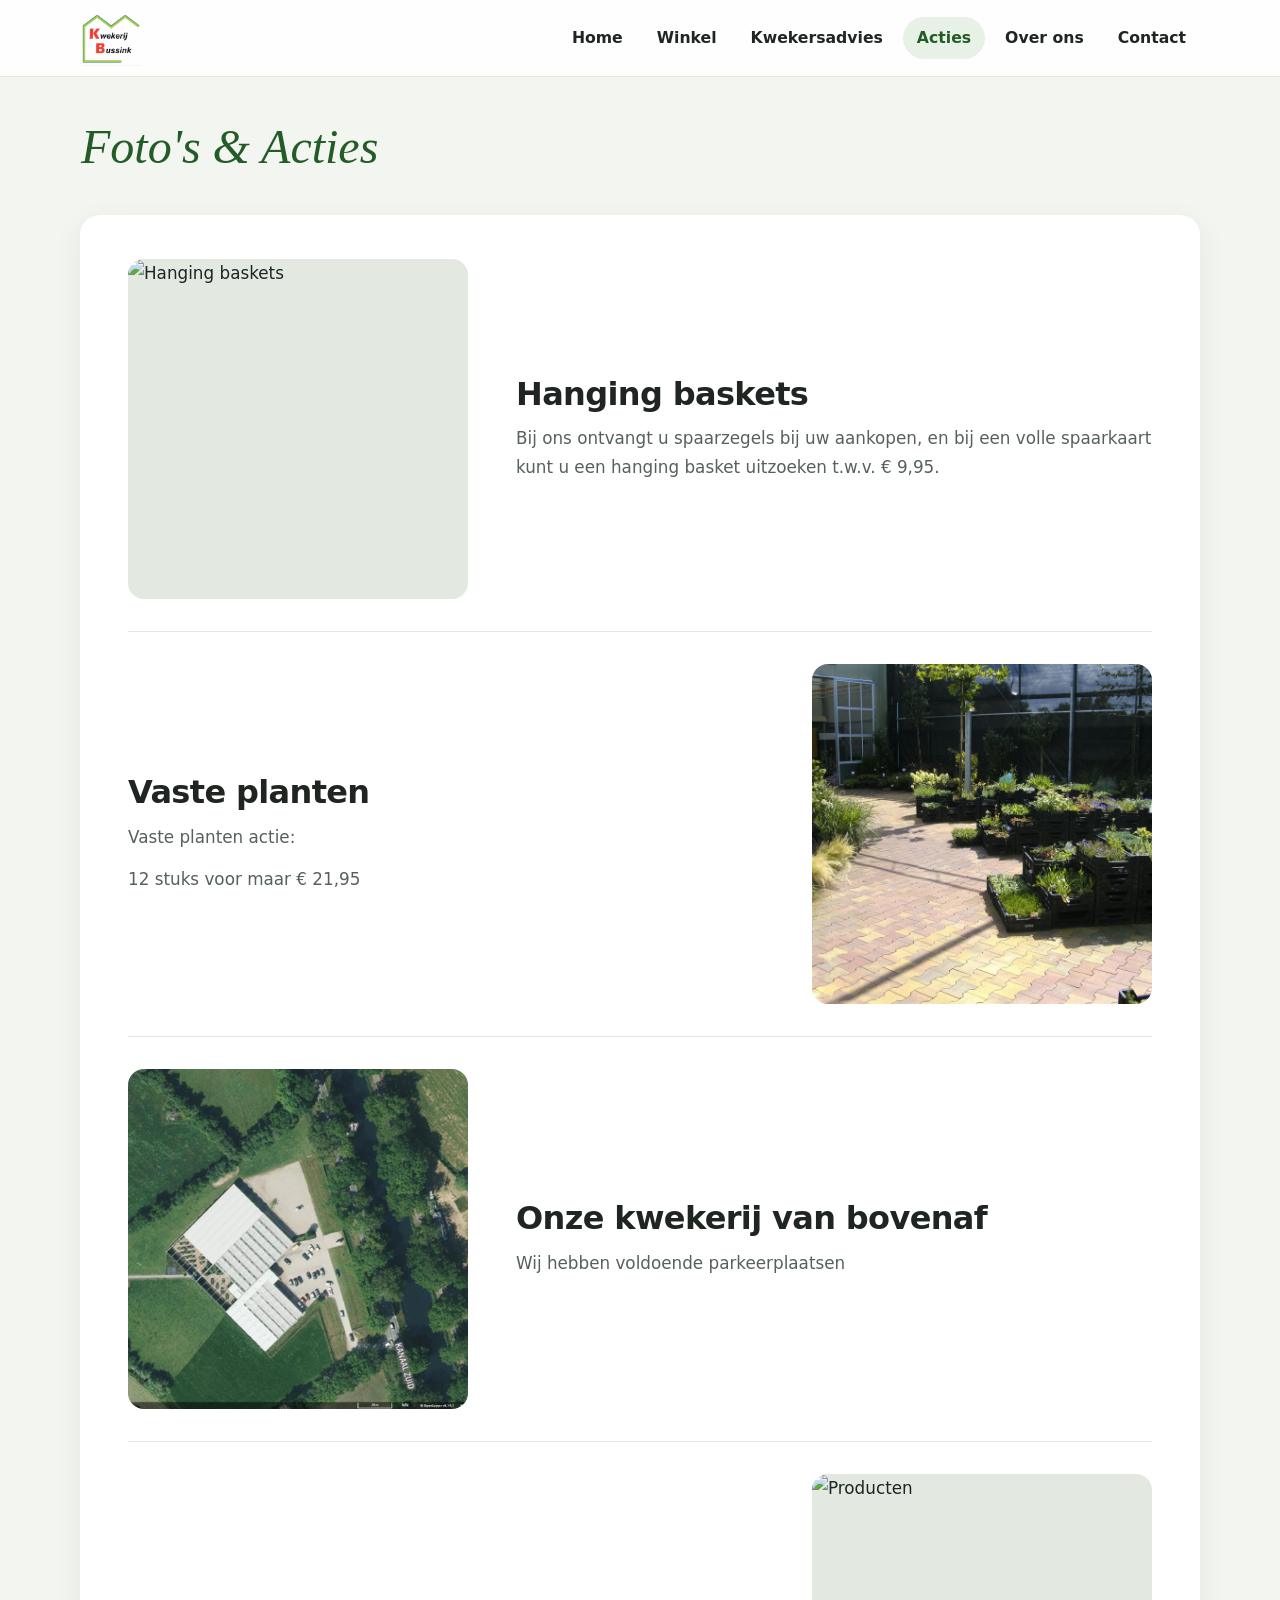
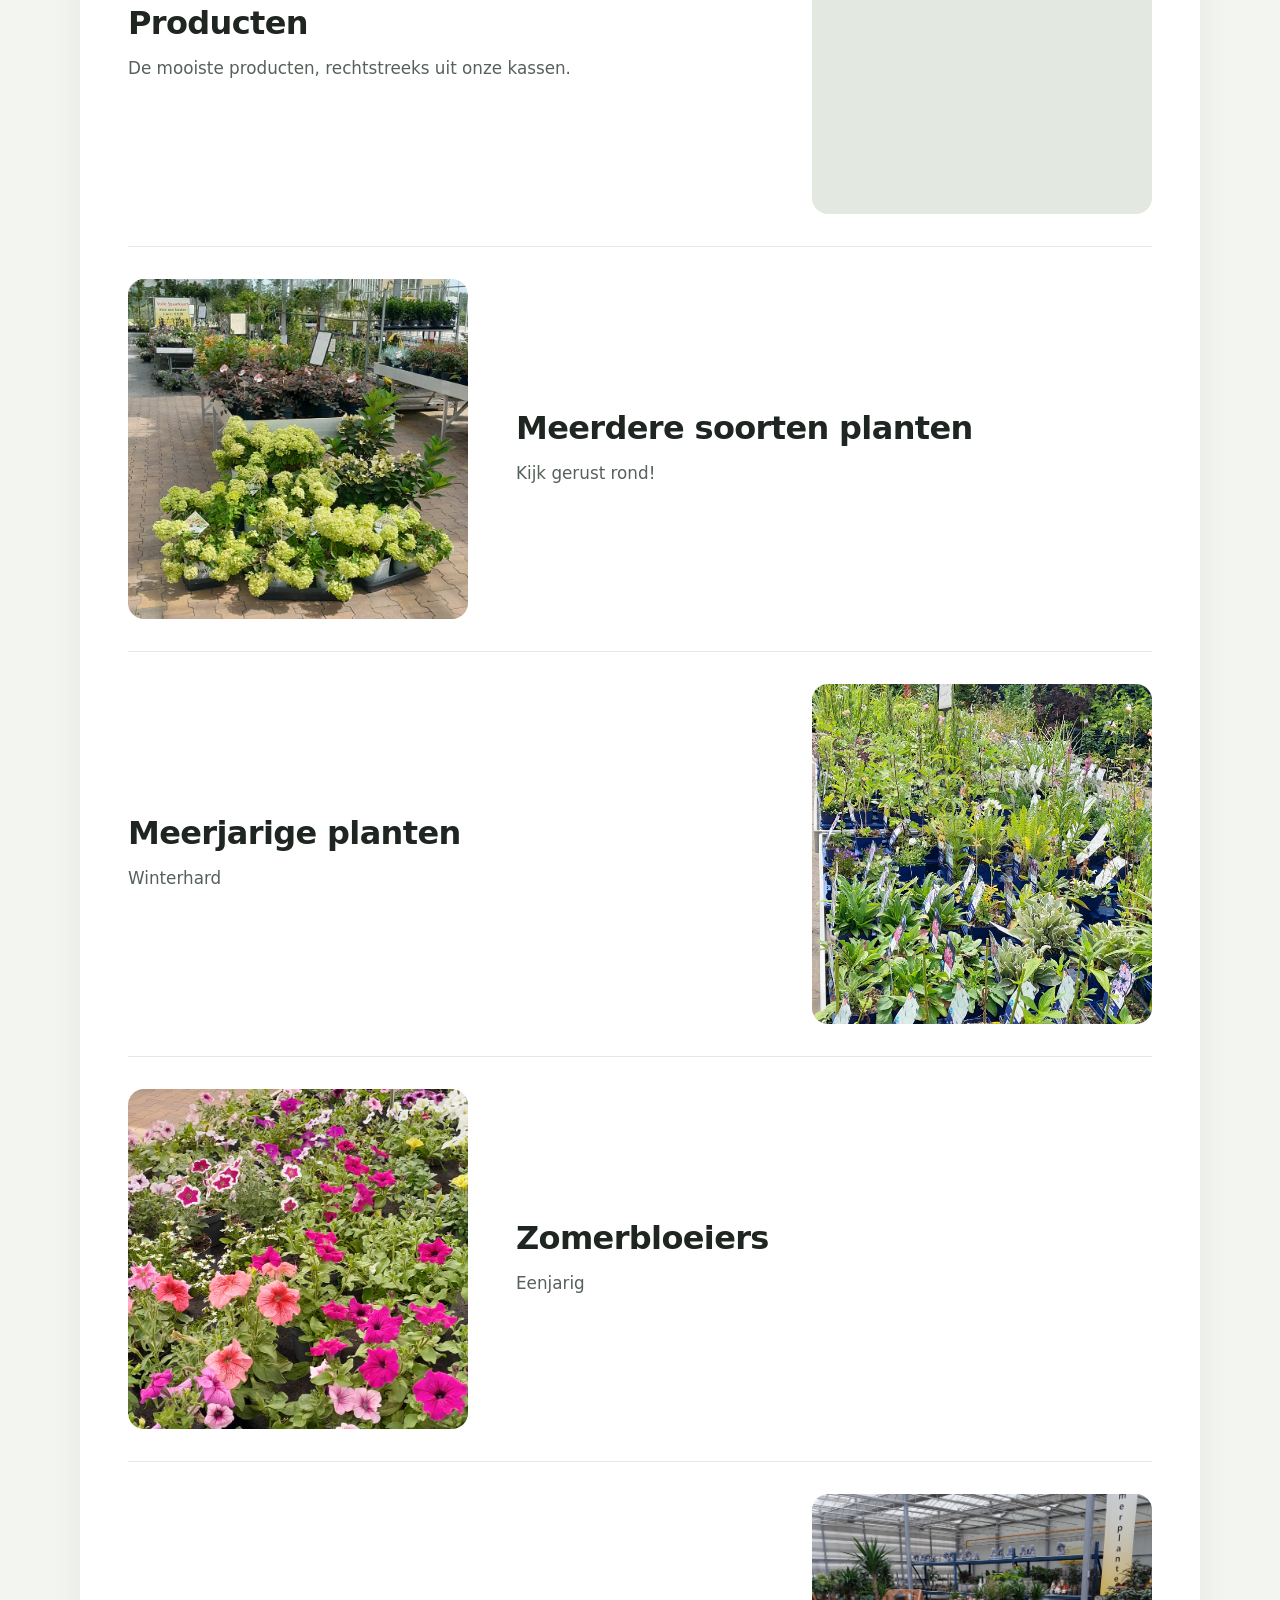
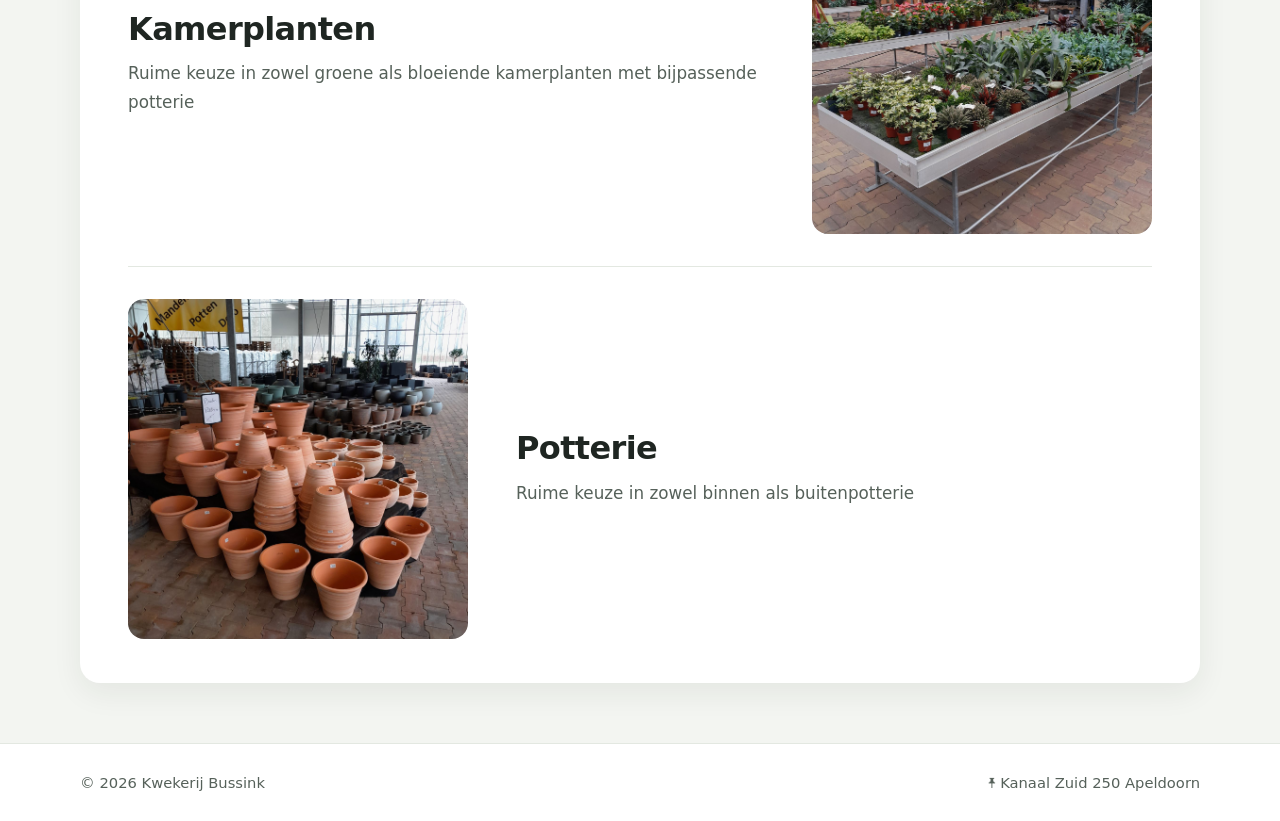
==== commit bdc8f25e: "footer update" ====
--- a/acties.html
+++ b/acties.html
@@ -152,6 +152,9 @@
     <footer class="site-footer">
         <div class="container footer-content">
             <p>© <span data-year>2026</span> Kwekerij Bussink</p>
+            <div>
+                <P>🖈Kanaal Zuid 250 Apeldoorn</P>
+            </div>
         </div>
     </footer>
 
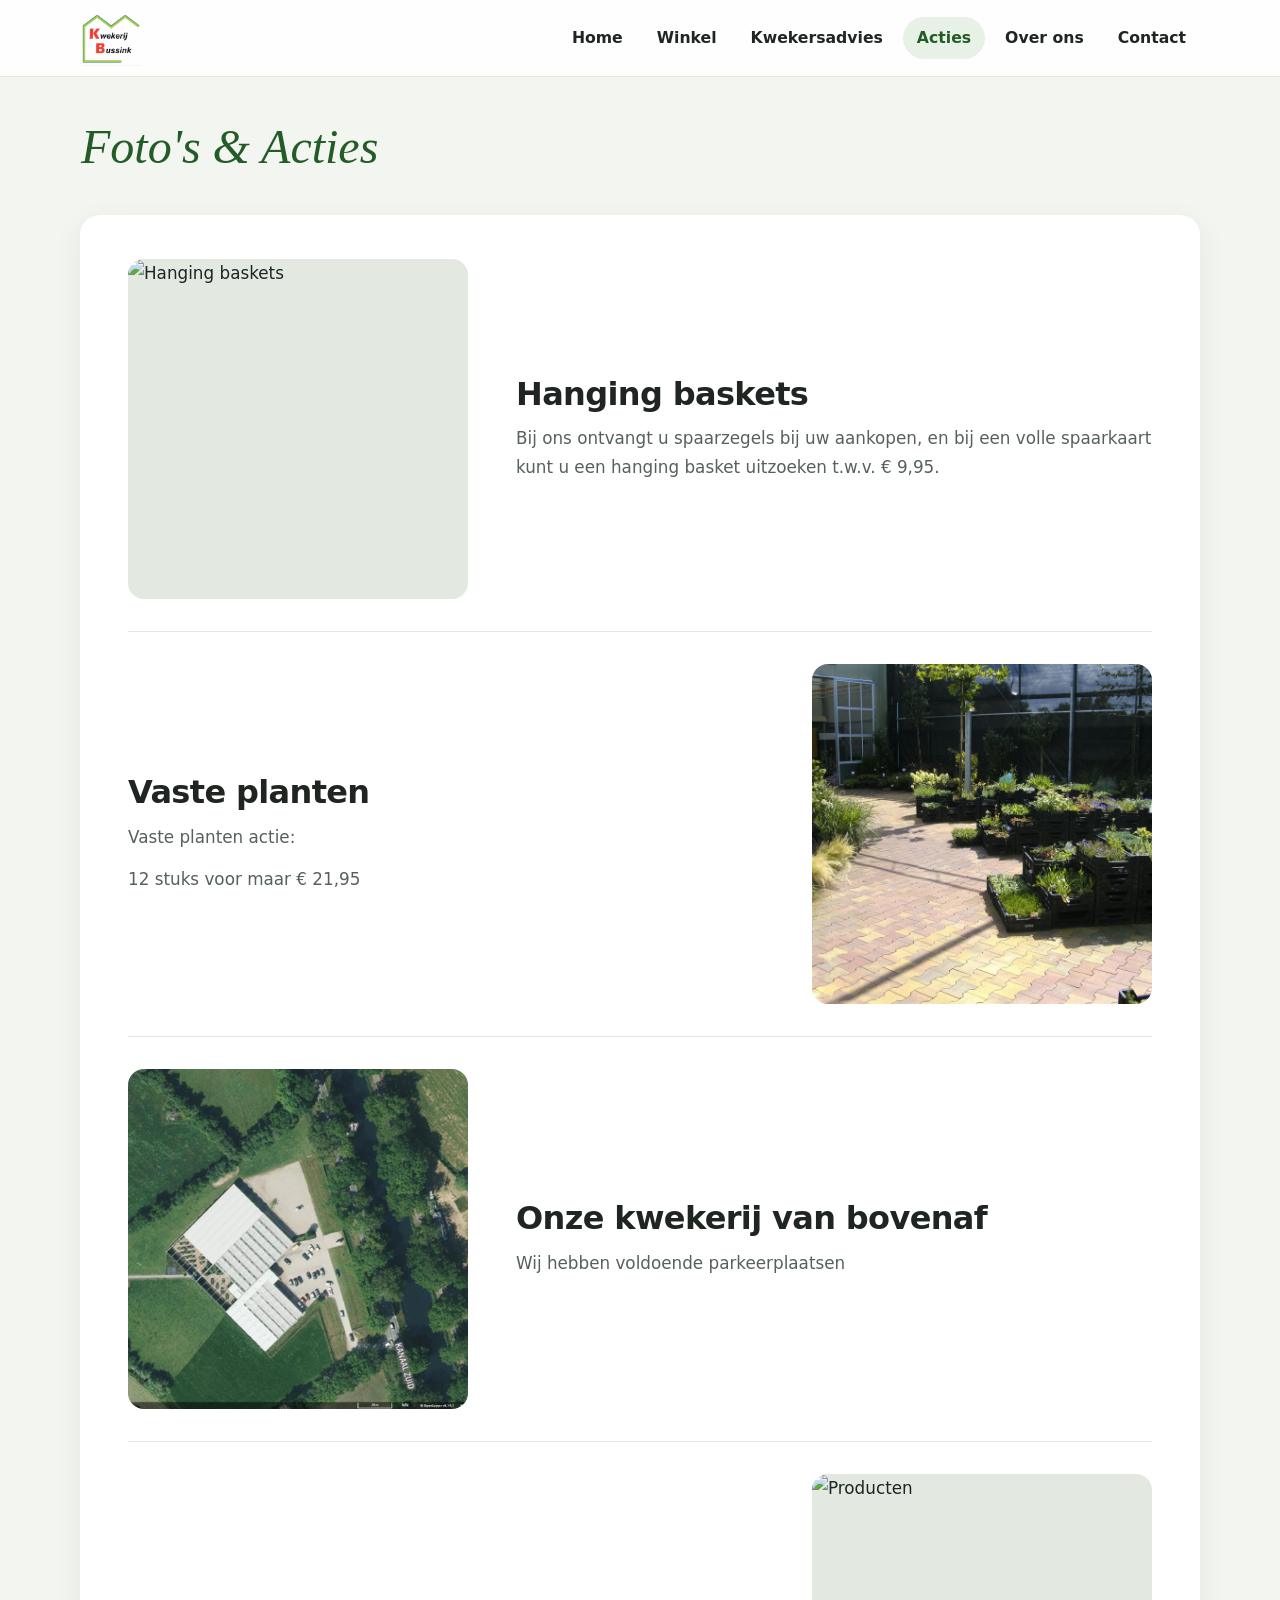
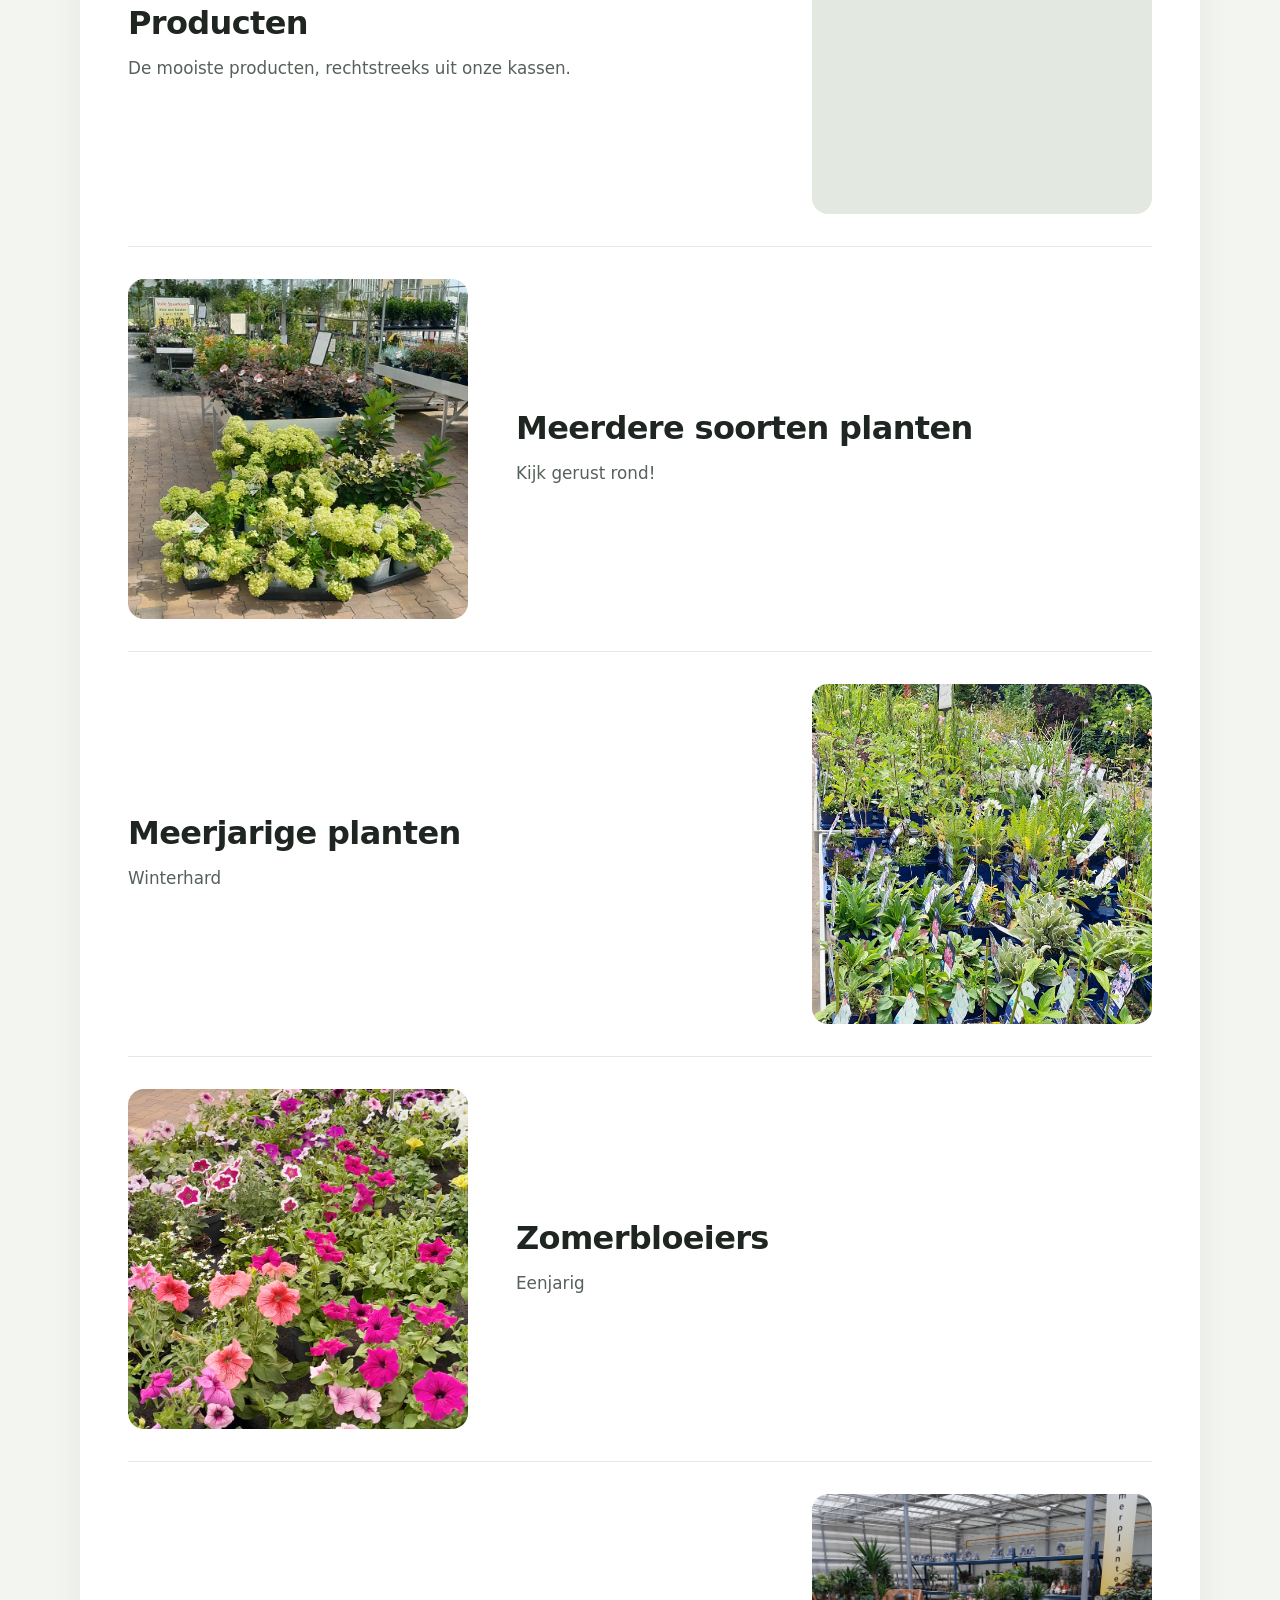
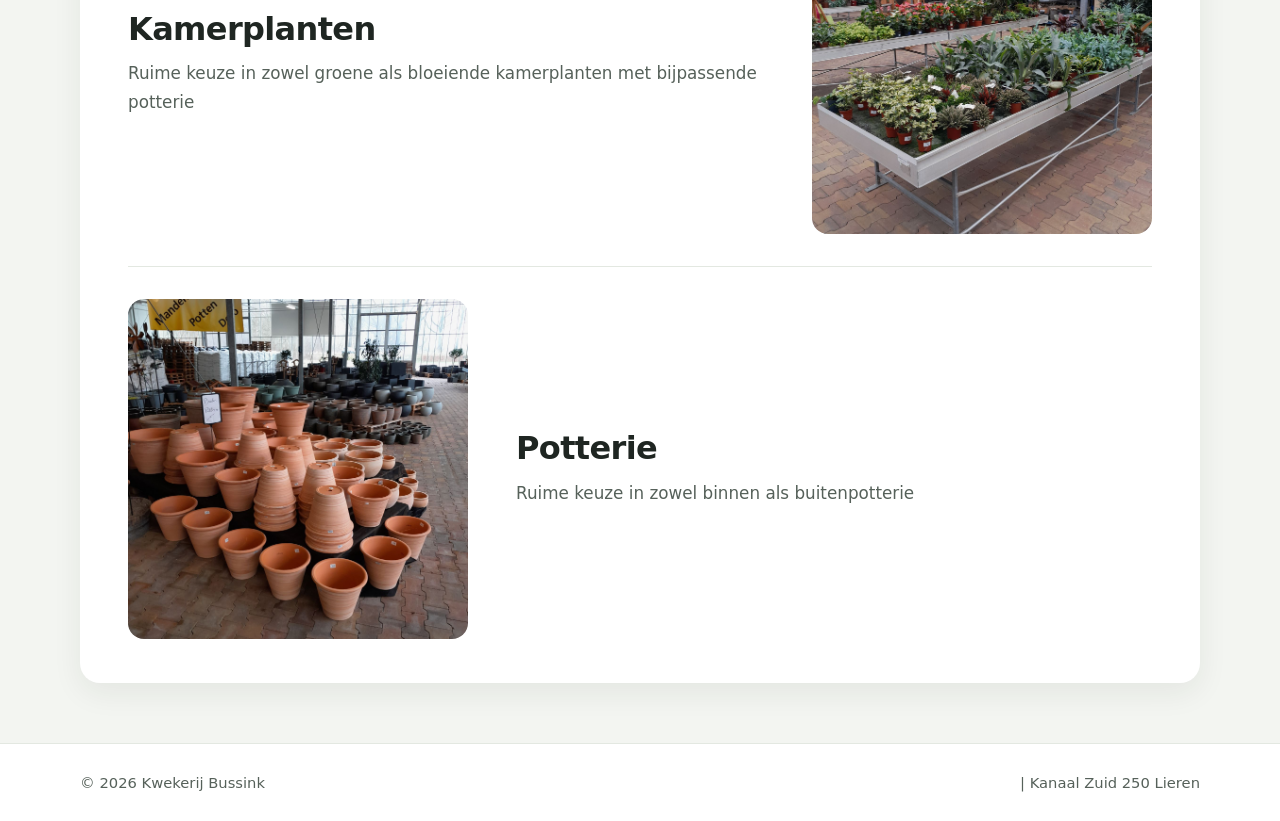
==== commit 395346c4: "update footer" ====
--- a/acties.html
+++ b/acties.html
@@ -153,7 +153,7 @@
         <div class="container footer-content">
             <p>© <span data-year>2026</span> Kwekerij Bussink</p>
             <div>
-                <P>🖈Kanaal Zuid 250 Apeldoorn</P>
+                <P>| Kanaal Zuid 250 Lieren</P>
             </div>
         </div>
     </footer>
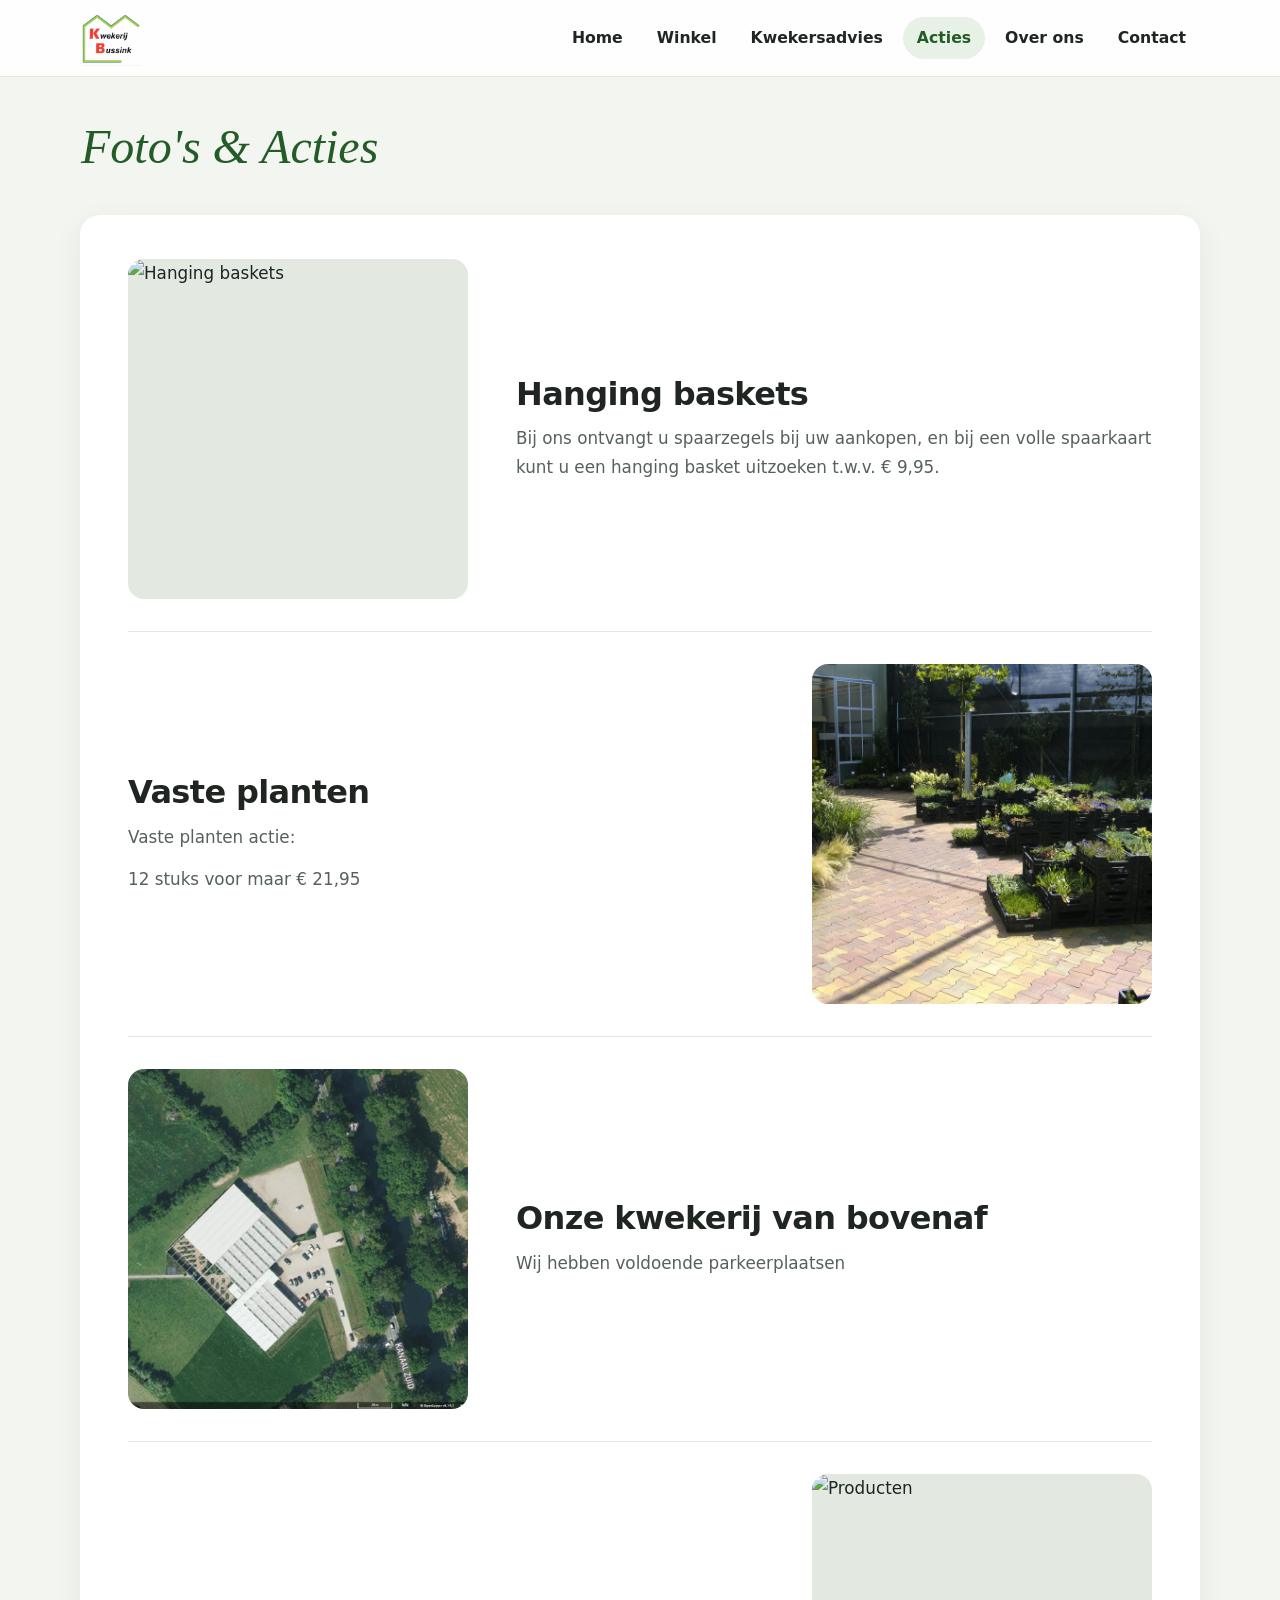
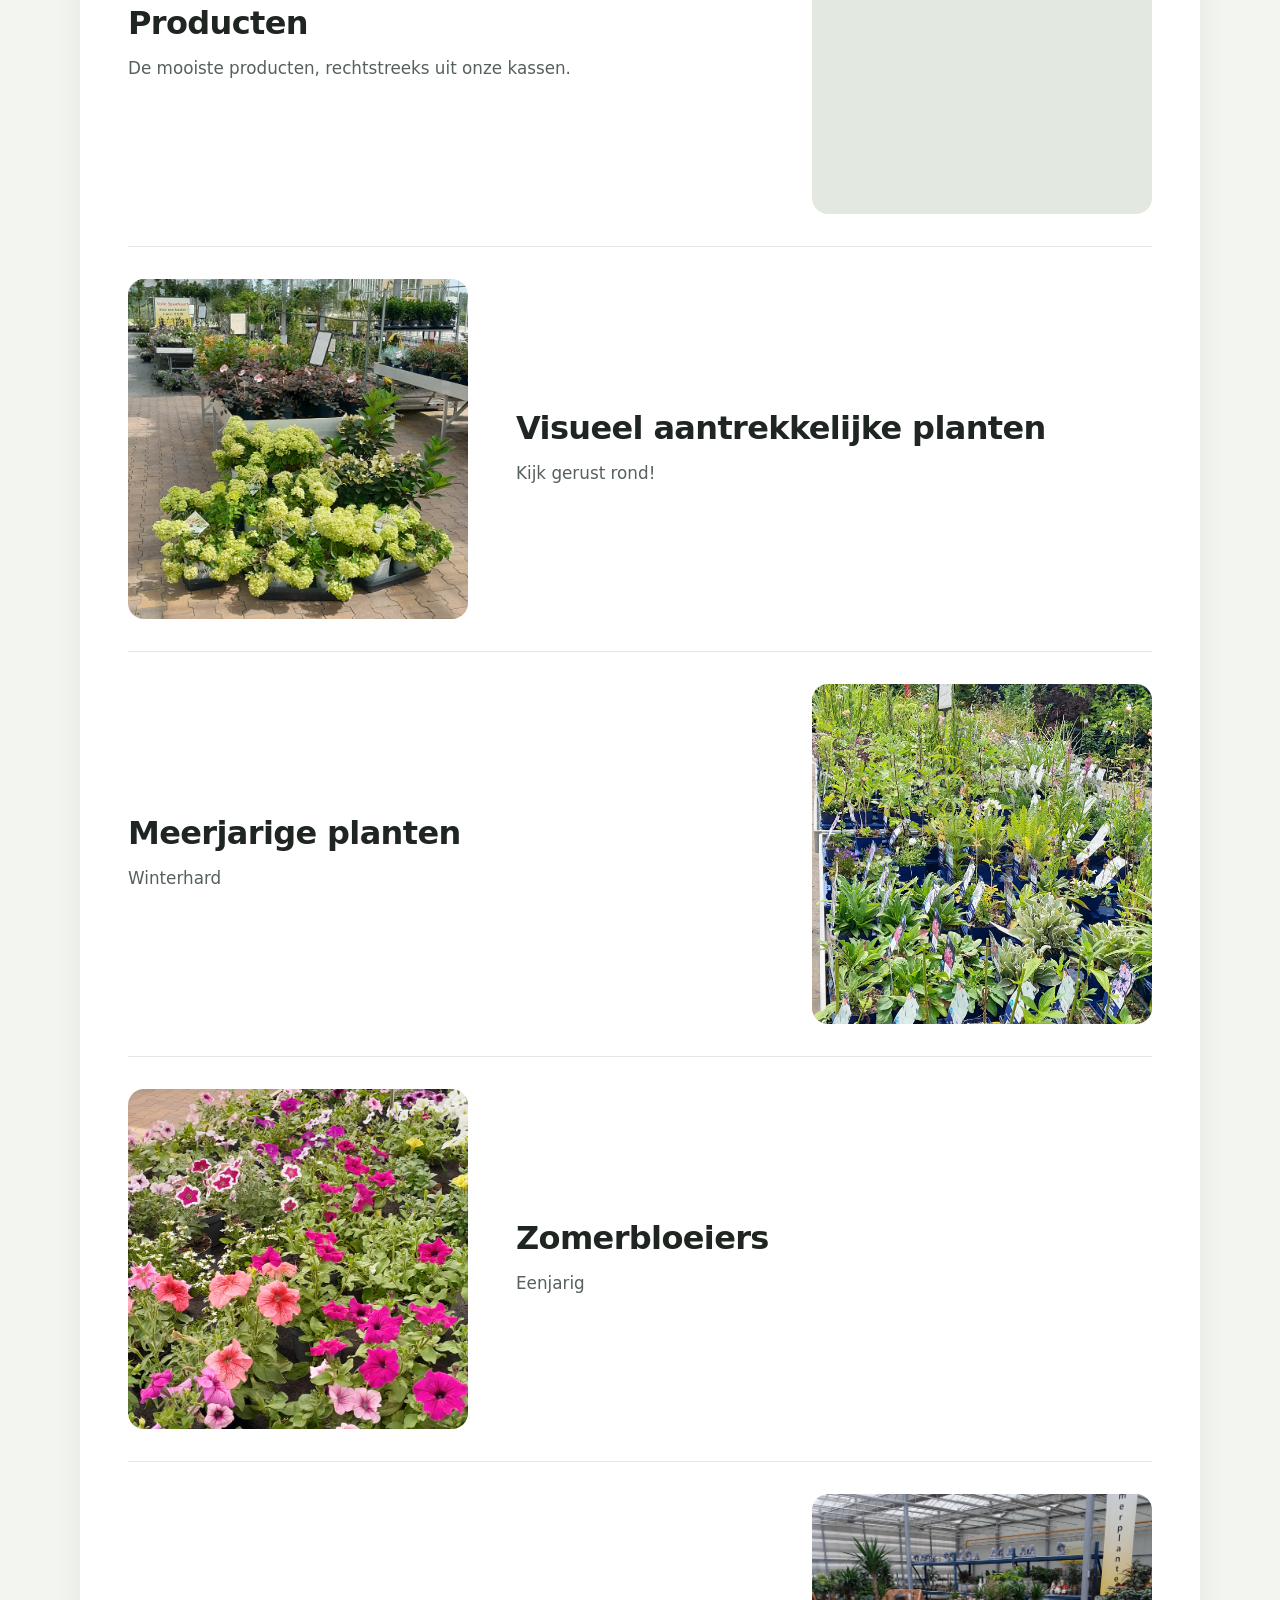
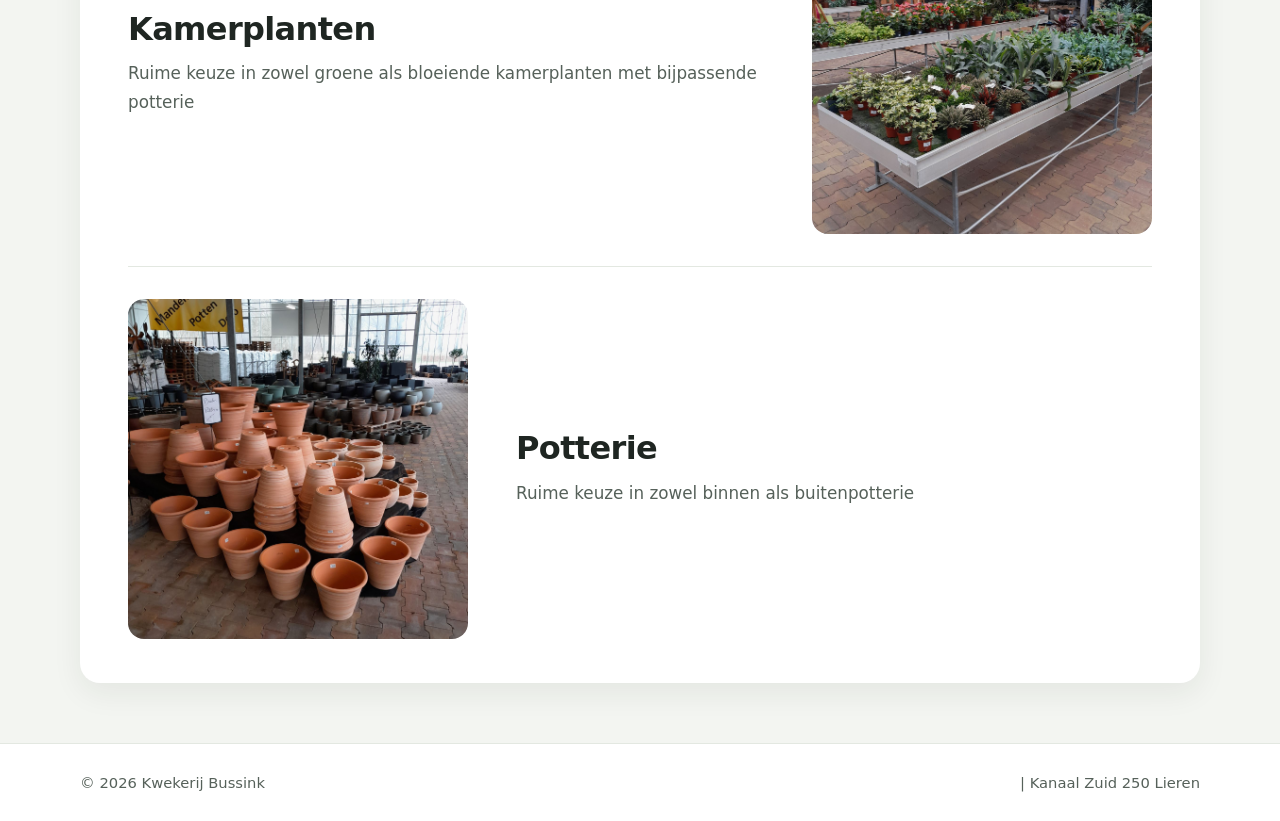
==== commit d5bf4fcc: "update foto's inladen" ====
--- a/acties.html
+++ b/acties.html
@@ -8,7 +8,8 @@
     <meta name="description" content="Actuele acties en spaaracties van Kwekerij Bussink.">
     <link rel="icon" href="images/favicon.ico">
     <link rel="stylesheet" href="css/normalize.css">
-    <link rel="stylesheet" href="css/style.css">
+    <!-- <link rel="stylesheet" href="css/style.css"> -->
+    <script>document.documentElement.classList.add('js');setTimeout(function(){if(!window.fotosKlaar)document.documentElement.classList.remove('js')},3000)</script><link rel="stylesheet" href="css/style.css">
 </head>
 
 <body>
--- a/css/style.css
+++ b/css/style.css
@@ -443,3 +443,21 @@
     body { animation: none; }
     .slider-track { scroll-behavior: auto; }
 }
+
+/* FOTO'S LADEN ZACHT IN */
+.js main img { opacity: 0; transform: scale(1.02); transition: opacity .7s ease, transform .9s ease; }
+.js main img.is-loaded { opacity: 1; transform: none; }
+
+.js .hero-photo:not(.foto-klaar), .js .banner:not(.foto-klaar), .js .rij-foto:not(.foto-klaar),
+.js .slide:not(.foto-klaar), .js .galerij-item:not(.foto-klaar) {
+    background: linear-gradient(90deg, #e6eae3 0%, #f4f6f2 50%, #e6eae3 100%);
+    background-size: 200% 100%;
+    animation: glans 1.6s ease-in-out infinite;
+}
+@keyframes glans { 0% { background-position: 200% 0; } 100% { background-position: -200% 0; } }
+
+@media (prefers-reduced-motion: reduce) {
+    .js main img { transition: none; transform: none; }
+    .js .hero-photo:not(.foto-klaar), .js .banner:not(.foto-klaar), .js .rij-foto:not(.foto-klaar),
+    .js .slide:not(.foto-klaar), .js .galerij-item:not(.foto-klaar) { animation: none; }
+}
--- a/css/style.css
+++ b/css/style.css
@@ -443,3 +443,21 @@
     body { animation: none; }
     .slider-track { scroll-behavior: auto; }
 }
+
+/* FOTO'S LADEN ZACHT IN */
+.js main img { opacity: 0; transform: scale(1.02); transition: opacity .7s ease, transform .9s ease; }
+.js main img.is-loaded { opacity: 1; transform: none; }
+
+.js .hero-photo:not(.foto-klaar), .js .banner:not(.foto-klaar), .js .rij-foto:not(.foto-klaar),
+.js .slide:not(.foto-klaar), .js .galerij-item:not(.foto-klaar) {
+    background: linear-gradient(90deg, #e6eae3 0%, #f4f6f2 50%, #e6eae3 100%);
+    background-size: 200% 100%;
+    animation: glans 1.6s ease-in-out infinite;
+}
+@keyframes glans { 0% { background-position: 200% 0; } 100% { background-position: -200% 0; } }
+
+@media (prefers-reduced-motion: reduce) {
+    .js main img { transition: none; transform: none; }
+    .js .hero-photo:not(.foto-klaar), .js .banner:not(.foto-klaar), .js .rij-foto:not(.foto-klaar),
+    .js .slide:not(.foto-klaar), .js .galerij-item:not(.foto-klaar) { animation: none; }
+}
